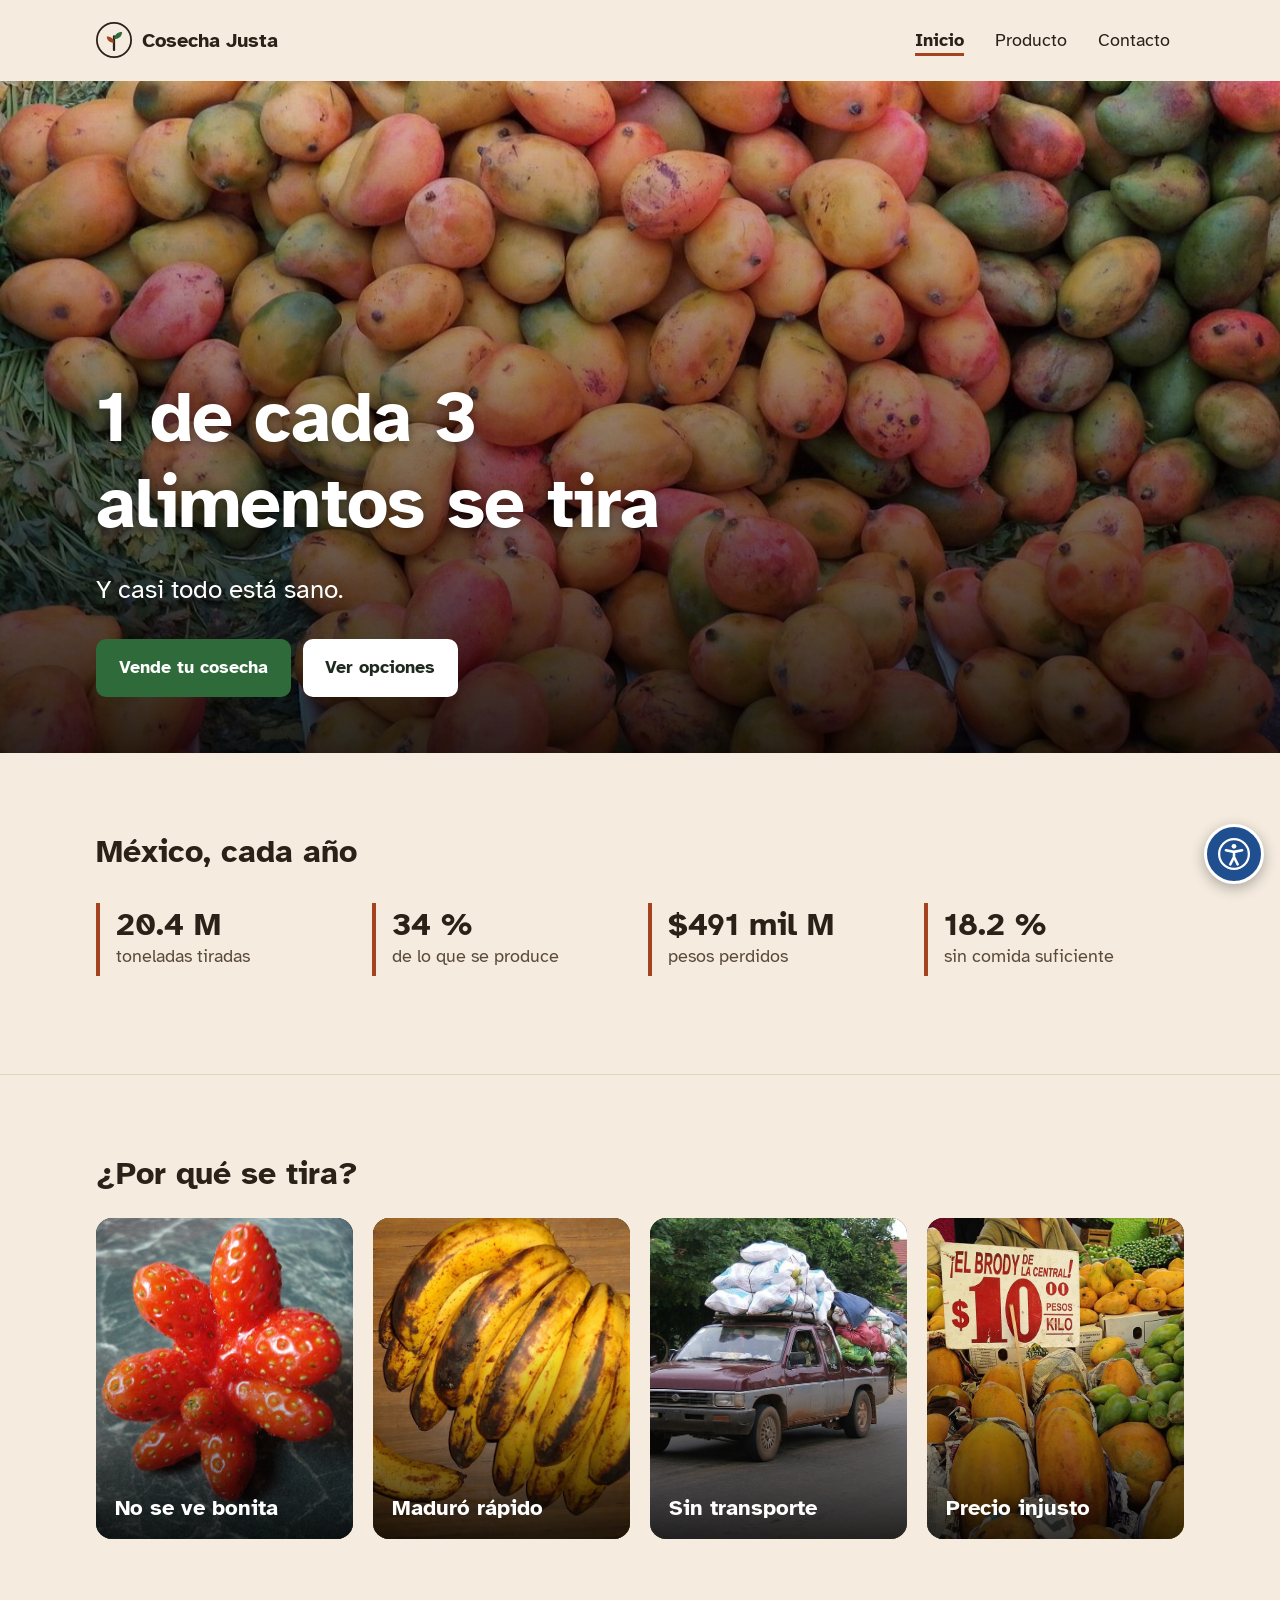
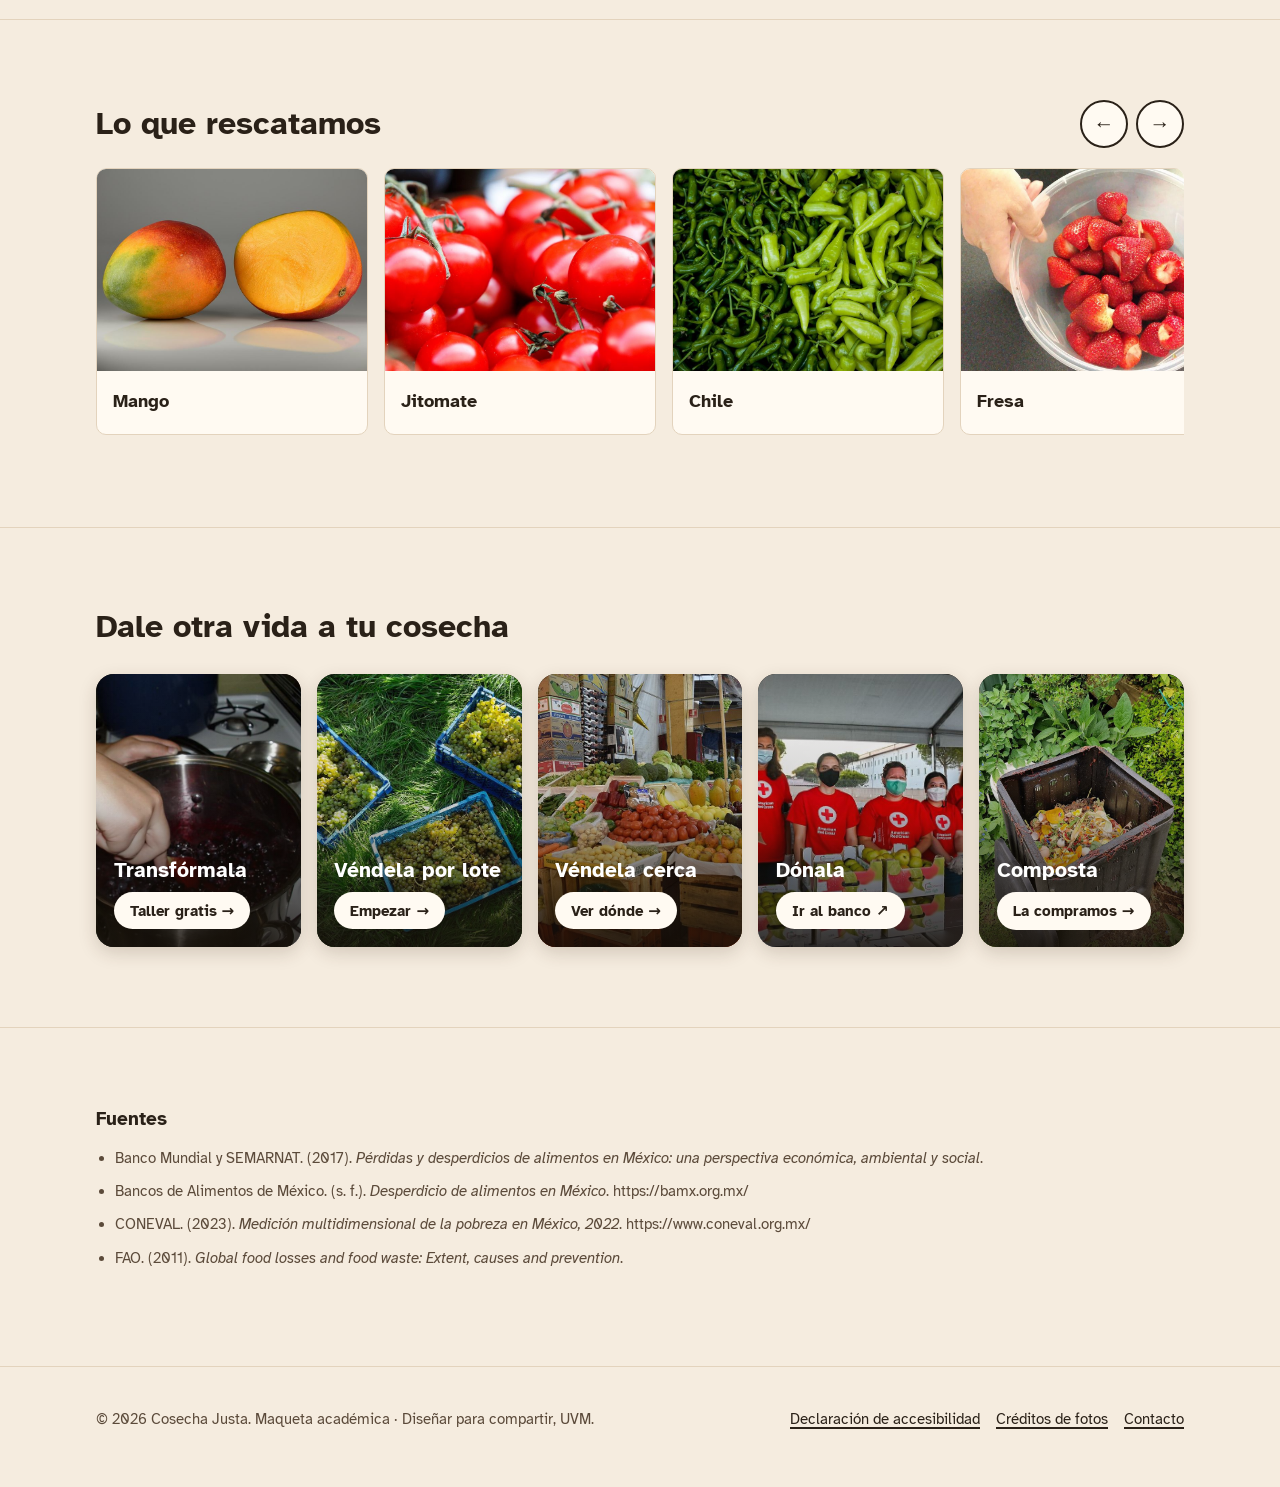
==== index.html @ 5b8934ec "Publica la maqueta del sitio Cosecha Justa Sitio accesible (metodología POUR) en HTML, CSS y JavaScr" ====
<!DOCTYPE html>
<html lang="es-MX">
<head>
  <meta charset="utf-8">
  <meta name="viewport" content="width=device-width, initial-scale=1">
  <title>Cosecha Justa</title>
  <meta name="description" content="En México se pierden 20.4 millones de toneladas de alimento al año. Conoce por qué y cómo darle otra vida a tu cosecha.">
  <link rel="preconnect" href="https://fonts.googleapis.com">
  <link rel="preconnect" href="https://fonts.gstatic.com" crossorigin>
  <link href="https://fonts.googleapis.com/css2?family=Atkinson+Hyperlegible:wght@400;700&display=swap" rel="stylesheet">
  <link rel="stylesheet" href="css/estilos.css">
  <script src="js/main.js"></script>
</head>
<body>
  <a class="saltar" href="#contenido">Saltar al contenido principal</a>

  <button type="button" id="a11y-boton" class="a11y-boton" aria-expanded="false" aria-controls="a11y-panel">
    <svg viewBox="0 0 24 24" aria-hidden="true" focusable="false">
      <circle cx="12" cy="12" r="10.5" fill="none" stroke="currentColor" stroke-width="1.6"/>
      <circle cx="12" cy="6.6" r="1.7" fill="currentColor"/>
      <path d="M6.3 9.4l5.7 1.1 5.7-1.1M12 10.5v3.6M12 14.1l-2.6 5.2M12 14.1l2.6 5.2" fill="none" stroke="currentColor" stroke-width="1.8" stroke-linecap="round" stroke-linejoin="round"/>
    </svg>
    <span class="sr-only">Opciones de accesibilidad</span>
  </button>

  <section id="a11y-panel" class="a11y-panel" aria-labelledby="a11y-titulo" hidden>
    <div class="a11y-cabecera">
      <h2 id="a11y-titulo" tabindex="-1">Accesibilidad</h2>
      <button type="button" class="a11y-cerrar" aria-label="Cerrar opciones de accesibilidad">×</button>
    </div>

    <div class="a11y-grupo" role="group" aria-labelledby="a11y-tam-t">
      <p id="a11y-tam-t" class="a11y-subtitulo">Tamaño de texto: <strong id="a11y-tamano">normal</strong></p>
      <div class="a11y-tamanos">
        <button type="button" class="a11y-opcion" data-accion="texto-menos" aria-label="Reducir tamaño del texto"><span aria-hidden="true">A−</span></button>
        <button type="button" class="a11y-opcion" data-accion="texto-mas" aria-label="Aumentar tamaño del texto"><span aria-hidden="true">A+</span></button>
      </div>
    </div>

    <div class="a11y-opciones">
      <button type="button" class="a11y-opcion" data-accion="contraste" data-nombre="Alto contraste" aria-pressed="false">
        <svg viewBox="0 0 24 24" aria-hidden="true" focusable="false"><circle cx="12" cy="12" r="9" fill="none" stroke="currentColor" stroke-width="1.8"/><path d="M12 3a9 9 0 0 1 0 18z" fill="currentColor"/></svg>
        <span class="a11y-etiqueta">Alto contraste</span>
      </button>
      <button type="button" class="a11y-opcion" data-accion="enlaces" data-nombre="Resaltar enlaces" aria-pressed="false">
        <svg viewBox="0 0 24 24" aria-hidden="true" focusable="false"><path d="M10 14a4 4 0 0 0 5.7 0l3-3a4 4 0 0 0-5.7-5.7l-1 1M14 10a4 4 0 0 0-5.7 0l-3 3a4 4 0 0 0 5.7 5.7l1-1" fill="none" stroke="currentColor" stroke-width="1.8" stroke-linecap="round"/></svg>
        <span class="a11y-etiqueta">Resaltar enlaces</span>
      </button>
      <button type="button" class="a11y-opcion" data-accion="espaciado" data-nombre="Espaciado de texto" aria-pressed="false">
        <svg viewBox="0 0 24 24" aria-hidden="true" focusable="false"><path d="M4 6h16M4 12h16M4 18h10" fill="none" stroke="currentColor" stroke-width="1.8" stroke-linecap="round"/></svg>
        <span class="a11y-etiqueta">Espaciado de texto</span>
      </button>
      <button type="button" class="a11y-opcion" data-accion="leer" aria-pressed="false">
        <svg viewBox="0 0 24 24" aria-hidden="true" focusable="false"><path d="M4 9v6h4l5 4V5L8 9zM16 9a4 4 0 0 1 0 6M18.5 6.5a8 8 0 0 1 0 11" fill="none" stroke="currentColor" stroke-width="1.8" stroke-linecap="round" stroke-linejoin="round"/></svg>
        <span class="a11y-etiqueta">Leer en voz alta</span>
      </button>
    </div>

    <div class="a11y-pie">
      <button type="button" class="a11y-restablecer" data-accion="restablecer">Restablecer ajustes</button>
      <a href="accesibilidad.html">Declaración de accesibilidad</a>
    </div>
    <p id="a11y-estado" class="sr-only" aria-live="polite"></p>
  </section>

  <header class="encabezado">
    <div class="contenedor">
      <a class="logo" href="index.html" aria-label="Cosecha Justa, ir al inicio">
        <svg viewBox="0 0 40 40" aria-hidden="true" focusable="false">
          <circle cx="20" cy="20" r="19" fill="none" stroke="currentColor" stroke-width="2"/>
          <path d="M20 31V16" stroke="currentColor" stroke-width="2.5" stroke-linecap="round"/>
          <path d="M20 19c0-5 4-8 9-8 0 5-4 8-9 8z" fill="#2f6b3a"/>
          <path d="M20 23c0-4-3-7-8-7 0 4 3 7 8 7z" fill="#a3431f"/>
        </svg>
        <span>Cosecha Justa</span>
      </a>
      <button type="button" class="menu-boton" aria-expanded="false" aria-controls="menu-principal">
        <span aria-hidden="true">☰</span> Menú
      </button>
      <nav id="menu-principal" class="nav" aria-label="Principal">
        <ul>
          <li><a href="index.html" aria-current="page">Inicio</a></li>
          <li><a href="producto.html">Producto</a></li>
          <li><a href="contacto.html">Contacto</a></li>
        </ul>
      </nav>
    </div>
  </header>

  <main id="contenido" tabindex="-1">
    <section class="hero-foto" aria-labelledby="titulo-inicio">
      <img src="img/hero-mangos.jpg" alt="Montón de mangos criollos en un mercado" width="1400" height="1050">
      <div class="contenedor hero-foto-texto">
        <h1 id="titulo-inicio">1 de cada 3 alimentos se tira</h1>
        <p>Y casi todo está sano.</p>
        <div class="acciones">
          <a class="btn btn-primario" href="producto.html#empezar">Vende tu cosecha</a>
          <a class="btn btn-claro" href="#alternativas">Ver opciones</a>
        </div>
      </div>
    </section>

    <section class="seccion" aria-labelledby="titulo-cifras">
      <div class="contenedor">
        <h2 id="titulo-cifras">México, cada año</h2>
        <div class="cifras">
          <p class="cifra"><strong>20.4 M</strong><span>toneladas tiradas</span></p>
          <p class="cifra"><strong>34 %</strong><span>de lo que se produce</span></p>
          <p class="cifra"><strong>$491 mil M</strong><span>pesos perdidos</span></p>
          <p class="cifra"><strong>18.2 %</strong><span>sin comida suficiente</span></p>
        </div>
      </div>
    </section>

    <section class="seccion" aria-labelledby="titulo-motivos">
      <div class="contenedor">
        <h2 id="titulo-motivos">¿Por qué se tira?</h2>
        <div class="foto-rejilla">
          <article class="foto-tarjeta">
            <img src="img/fea.jpg" alt="Fresa deforme" width="675" height="900" loading="lazy">
            <div class="foto-texto">
              <h3>No se ve bonita</h3>
            </div>
          </article>
          <article class="foto-tarjeta">
            <img src="img/madura.jpg" alt="Plátanos muy maduros con manchas negras" width="900" height="784" loading="lazy">
            <div class="foto-texto">
              <h3>Maduró rápido</h3>
            </div>
          </article>
          <article class="foto-tarjeta">
            <img src="img/camion-carga.jpg" alt="Camioneta sobrecargada con costales de cosecha" width="900" height="675" loading="lazy">
            <div class="foto-texto">
              <h3>Sin transporte</h3>
            </div>
          </article>
          <article class="foto-tarjeta">
            <img src="img/precio-bajo.jpg" alt="Papayas en un mercado con un letrero de 10 pesos el kilo" width="900" height="900" loading="lazy">
            <div class="foto-texto">
              <h3>Precio injusto</h3>
            </div>
          </article>
        </div>
      </div>
    </section>

    <section class="seccion" aria-labelledby="titulo-galeria">
      <div class="contenedor">
        <div class="galeria-cabecera">
          <h2 id="titulo-galeria">Lo que rescatamos</h2>
          <div class="galeria-controles js-solo">
            <button type="button" class="galeria-btn" data-galeria="-1" aria-label="Ver cosechas anteriores">←</button>
            <button type="button" class="galeria-btn" data-galeria="1" aria-label="Ver más cosechas">→</button>
          </div>
        </div>
        <div class="galeria" tabindex="0" role="region" aria-label="Galería de cosechas que rescatamos">
          <ul class="galeria-pista">
            <li class="galeria-item">
              <figure>
                <img src="img/mango.jpg" alt="Dos mangos maduros, uno entero y otro partido" width="900" height="600" loading="lazy">
                <figcaption>Mango</figcaption>
              </figure>
            </li>
            <li class="galeria-item">
              <figure>
                <img src="img/jitomate.jpg" alt="Racimos de jitomates rojos" width="900" height="600" loading="lazy">
                <figcaption>Jitomate</figcaption>
              </figure>
            </li>
            <li class="galeria-item">
              <figure>
                <img src="img/chile.jpg" alt="Montón de chiles verdes" width="900" height="599" loading="lazy">
                <figcaption>Chile</figcaption>
              </figure>
            </li>
            <li class="galeria-item">
              <figure>
                <img src="img/fresa.jpg" alt="Tazón con fresas frescas" width="900" height="778" loading="lazy">
                <figcaption>Fresa</figcaption>
              </figure>
            </li>
            <li class="galeria-item">
              <figure>
                <img src="img/guayaba.jpg" alt="Guayabas maduras, dos partidas a la mitad" width="900" height="679" loading="lazy">
                <figcaption>Guayaba</figcaption>
              </figure>
            </li>
            <li class="galeria-item">
              <figure>
                <img src="img/platano.jpg" alt="Racimos de plátanos con manchas" width="900" height="598" loading="lazy">
                <figcaption>Plátano</figcaption>
              </figure>
            </li>
            <li class="galeria-item">
              <figure>
                <img src="img/aguacate.jpg" alt="Aguacate entero y otro partido" width="900" height="600" loading="lazy">
                <figcaption>Aguacate</figcaption>
              </figure>
            </li>
            <li class="galeria-item">
              <figure>
                <img src="img/limon.jpg" alt="Limón entero y otro partido" width="900" height="432" loading="lazy">
                <figcaption>Limón</figcaption>
              </figure>
            </li>
          </ul>
        </div>
      </div>
    </section>

    <section class="seccion" id="alternativas" aria-labelledby="titulo-alternativas">
      <div class="contenedor">
        <h2 id="titulo-alternativas">Dale otra vida a tu cosecha</h2>
        <ul class="botones-foto">
          <li>
            <a class="foto-boton" href="producto.html?camino=taller#empezar">
              <img src="img/cocinar.jpg" alt="" width="900" height="675" loading="lazy">
              <span class="foto-boton-texto">
                <span class="foto-boton-titulo">Transfórmala</span>
                <span class="pildora">Taller gratis <span aria-hidden="true">→</span></span>
              </span>
            </a>
          </li>
          <li>
            <a class="foto-boton" href="producto.html?camino=lote#empezar">
              <img src="img/cajas.jpg" alt="" width="900" height="687" loading="lazy">
              <span class="foto-boton-texto">
                <span class="foto-boton-titulo">Véndela por lote</span>
                <span class="pildora">Empezar <span aria-hidden="true">→</span></span>
              </span>
            </a>
          </li>
          <li>
            <a class="foto-boton" href="producto.html#venta">
              <img src="img/mercado.jpg" alt="" width="900" height="805" loading="lazy">
              <span class="foto-boton-texto">
                <span class="foto-boton-titulo">Véndela cerca</span>
                <span class="pildora">Ver dónde <span aria-hidden="true">→</span></span>
              </span>
            </a>
          </li>
          <li>
            <a class="foto-boton" href="https://bamx.org.mx/" rel="noopener">
              <img src="img/donar.jpg" alt="" width="900" height="600" loading="lazy">
              <span class="foto-boton-texto">
                <span class="foto-boton-titulo">Dónala</span>
                <span class="pildora">Ir al banco<span class="sr-only"> (sitio externo)</span> <span aria-hidden="true">↗</span></span>
              </span>
            </a>
          </li>
          <li>
            <a class="foto-boton" href="contacto.html?motivo=lote">
              <img src="img/composta.jpg" alt="" width="676" height="900" loading="lazy">
              <span class="foto-boton-texto">
                <span class="foto-boton-titulo">Composta</span>
                <span class="pildora">La compramos <span aria-hidden="true">→</span></span>
              </span>
            </a>
          </li>
        </ul>
      </div>
    </section>

    <section class="seccion" aria-labelledby="titulo-fuentes">
      <div class="contenedor">
        <h2 id="titulo-fuentes" class="h3">Fuentes</h2>
        <ul class="fuentes">
          <li>Banco Mundial y SEMARNAT. (2017). <cite>Pérdidas y desperdicios de alimentos en México: una perspectiva económica, ambiental y social</cite>.</li>
          <li>Bancos de Alimentos de México. (s. f.). <cite>Desperdicio de alimentos en México</cite>. https://bamx.org.mx/</li>
          <li>CONEVAL. (2023). <cite>Medición multidimensional de la pobreza en México, 2022</cite>. https://www.coneval.org.mx/</li>
          <li>FAO. (2011). <cite lang="en">Global food losses and food waste: Extent, causes and prevention</cite>.</li>
        </ul>
      </div>
    </section>
  </main>

  <footer class="pie">
    <div class="contenedor">
      <p>© 2026 Cosecha Justa. Maqueta académica · Diseñar para compartir, UVM.</p>
      <ul>
        <li><a href="accesibilidad.html">Declaración de accesibilidad</a></li>
        <li><a href="accesibilidad.html#creditos">Créditos de fotos</a></li>
        <li><a href="contacto.html">Contacto</a></li>
      </ul>
    </div>
  </footer>
</body>
</html>
---- css/estilos.css ----
/* Cosecha Justa — hoja de estilos
   Minimalista, legible y accesible (metodología POUR). */

:root {
  --fondo: #f5ecdf;        /* arena cálida: contrasta con las fotos */
  --superficie: #fffaf2;
  --texto: #2a2118;        /* contraste 13.5:1 sobre el fondo */
  --texto-suave: #5b4a3a;  /* 7.2:1 */
  --acento: #2f6b3a;       /* verde: 5.5:1 */
  --acento-2: #a3431f;     /* terracota: 5.3:1 */
  --borde: #e3d3bd;
  --foco: #1a4fd6;
  --tam-base: 1.125rem;
  --ancho: 68rem;
  --radio: 10px;
}

/* Modo alto contraste (activado por el usuario) */
html[data-contraste="activo"] {
  --fondo: #000000;
  --superficie: #000000;
  --texto: #ffffff;
  --texto-suave: #ffffff;
  --acento: #ffe14d;
  --acento-2: #ffe14d;
  --borde: #ffffff;
  --foco: #00e5ff;
}

*, *::before, *::after { box-sizing: border-box; }

html { font-size: 100%; }
html[data-texto="grande"] { font-size: 118.75%; }
html[data-texto="mayor"]  { font-size: 137.5%; }

body {
  margin: 0;
  background: var(--fondo);
  color: var(--texto);
  font-family: "Atkinson Hyperlegible", system-ui, -apple-system, "Segoe UI", Roboto, Arial, sans-serif;
  font-size: var(--tam-base);
  line-height: 1.65;
}

img, svg { max-width: 100%; height: auto; display: block; }

h1, h2, h3 { line-height: 1.2; margin: 0 0 .6em; }
h1 { font-size: clamp(2rem, 5vw, 3rem); letter-spacing: -.01em; }
h2 { font-size: clamp(1.5rem, 3.2vw, 2rem); }
h3, .h3 { font-size: 1.2rem; }
.filtros label { display: inline-flex; align-items: center; gap: .4rem; }
.filtros input { accent-color: var(--acento); width: 1.1rem; height: 1.1rem; margin: 0; }
.filtros label:has(input:checked) { background: var(--texto); color: var(--fondo); border-color: var(--texto); }
.filtros label:has(input:focus-visible) { outline: 3px solid var(--foco); outline-offset: 3px; }
p  { margin: 0 0 1em; max-width: 65ch; }

a { color: var(--acento); text-underline-offset: .2em; text-decoration-thickness: 2px; }
a:hover { color: var(--acento-2); }

/* Foco siempre visible para quien navega con teclado */
:focus-visible {
  outline: 3px solid var(--foco);
  outline-offset: 3px;
  border-radius: 4px;
}

/* Enlace para saltar al contenido */
.saltar {
  position: absolute; left: 1rem; top: -4rem;
  background: var(--texto); color: var(--fondo);
  padding: .75rem 1rem; border-radius: var(--radio);
  z-index: 100; font-weight: 700;
}
.saltar:focus { top: 1rem; color: var(--fondo); }

.sr-only {
  position: absolute; width: 1px; height: 1px; padding: 0; margin: -1px;
  overflow: hidden; clip: rect(0 0 0 0); white-space: nowrap; border: 0;
}

.contenedor { width: min(100% - 2rem, var(--ancho)); margin-inline: auto; }

/* ---------- Encabezado y navegación ---------- */
.encabezado .contenedor {
  display: flex; align-items: center; justify-content: space-between;
  gap: 1rem; padding-block: 1rem; flex-wrap: wrap;
}
.logo {
  display: inline-flex; align-items: center; gap: .6rem;
  font-weight: 700; font-size: 1.25rem; color: var(--texto); text-decoration: none;
}
.logo svg { width: 36px; height: 36px; }

.menu-boton { display: none; }

.nav ul { list-style: none; margin: 0; padding: 0; display: flex; flex-wrap: wrap; gap: .25rem; }
.nav a {
  display: block; padding: .6rem .85rem; border-radius: var(--radio);
  color: var(--texto); text-decoration: none; min-height: 44px;
}
.nav a:hover { background: color-mix(in srgb, var(--acento) 10%, transparent); }
.nav a[aria-current="page"] {
  text-decoration: underline; text-decoration-color: var(--acento-2);
  text-decoration-thickness: 3px; text-underline-offset: .4em; font-weight: 700;
}

/* Sin JS el menú siempre se ve (robusto). Con JS en móvil se pliega. */
@media (max-width: 760px) {
  .js .menu-boton {
    display: inline-flex; align-items: center; gap: .5rem;
    font: inherit; min-height: 44px; padding: .4rem .9rem;
    background: transparent; color: var(--texto);
    border: 1px solid var(--borde); border-radius: var(--radio); cursor: pointer;
  }
  .nav { width: 100%; }
  .nav ul { flex-direction: column; }
  .js .nav[data-abierto="false"] { display: none; }
}

/* ---------- Secciones ---------- */
main { display: block; }
.seccion { padding-block: clamp(3rem, 7vw, 5rem); }
.seccion + .seccion { border-top: 1px solid var(--borde); }

.hero { padding-block: clamp(3rem, 9vw, 6rem); }
.hero .contenedor {
  display: grid; gap: 2.5rem; align-items: center;
  grid-template-columns: 1.15fr .85fr;
}
.hero .ilustracion { width: 100%; max-width: 360px; justify-self: center; }
@media (max-width: 760px) {
  .hero .contenedor { grid-template-columns: 1fr; }
  .hero .ilustracion { max-width: 240px; }
}

.antetitulo {
  display: inline-block; font-size: .85rem; font-weight: 700; letter-spacing: .08em;
  text-transform: uppercase; color: var(--acento-2); margin-bottom: .75rem;
}
.lead { font-size: 1.25rem; color: var(--texto-suave); }

.acciones { display: flex; flex-wrap: wrap; gap: .75rem; margin-top: 1.5rem; }
.btn {
  display: inline-flex; align-items: center; gap: .5rem;
  min-height: 48px; padding: .75rem 1.3rem; border-radius: var(--radio);
  font: inherit; font-weight: 700; text-decoration: none; cursor: pointer;
  border: 2px solid var(--acento);
}
.btn-primario { background: var(--acento); color: #fff; }
.btn-primario:hover { background: var(--texto); border-color: var(--texto); color: var(--fondo); }
.btn-secundario { background: transparent; color: var(--acento); }
.btn-secundario:hover { background: var(--acento); color: #fff; }
html[data-contraste="activo"] .btn-primario { color: #000; }
html[data-contraste="activo"] .btn-secundario:hover { color: #000; }

/* Rejillas y tarjetas */
.rejilla { display: grid; gap: 1.25rem; grid-template-columns: repeat(auto-fit, minmax(15rem, 1fr)); margin-top: 2rem; }
.tarjeta {
  background: var(--superficie); border: 1px solid var(--borde);
  border-radius: var(--radio); padding: 1.5rem;
}
.tarjeta p:last-child { margin-bottom: 0; }
.tarjeta .icono { width: 40px; height: 40px; margin-bottom: 1rem; color: var(--acento); }
.tarjeta a.cubre { color: var(--texto); text-decoration: none; }
.tarjeta a.cubre:hover { text-decoration: underline; }

/* Pasos numerados */
.pasos { list-style: none; counter-reset: paso; padding: 0; margin: 2rem 0 0; display: grid; gap: 1rem; }
.pasos li {
  counter-increment: paso; position: relative;
  padding: 1.25rem 1.25rem 1.25rem 4.25rem;
  border: 1px solid var(--borde); border-radius: var(--radio); background: var(--superficie);
}
.pasos li::before {
  content: counter(paso); position: absolute; left: 1.25rem; top: 1.2rem;
  width: 2.2rem; height: 2.2rem; border-radius: 50%;
  display: grid; place-items: center; font-weight: 700;
  background: var(--acento); color: #fff;
}
html[data-contraste="activo"] .pasos li::before { color: #000; }
.pasos h3 { margin-bottom: .25rem; }
.pasos p { margin: 0; }

/* Cifras */
.cifras { display: grid; gap: 1rem; grid-template-columns: repeat(auto-fit, minmax(11rem, 1fr)); margin-top: 2rem; }
.cifra { border-left: 4px solid var(--acento-2); padding: .25rem 0 .25rem 1rem; }
.cifra strong { display: block; font-size: 2rem; line-height: 1.1; }
.cifra span { color: var(--texto-suave); }

/* Productos + filtro */
.filtros { display: flex; flex-wrap: wrap; gap: .5rem; margin-top: 1.5rem; border: 0; padding: 0; }
.filtros legend { font-weight: 700; margin-bottom: .5rem; width: 100%; }
.producto .etiqueta {
  display: inline-block; font-size: .8rem; font-weight: 700; padding: .15rem .6rem;
  border-radius: 999px; border: 1px solid var(--borde); color: var(--texto-suave); margin-bottom: .75rem;
}
.producto .precio { font-weight: 700; font-size: 1.15rem; }
.producto[hidden] { display: none; }

/* Tabla simple */
.tabla-envoltura { overflow-x: auto; margin-top: 1.5rem; }
table { border-collapse: collapse; width: 100%; min-width: 32rem; }
caption { text-align: left; font-weight: 700; margin-bottom: .5rem; }
th, td { text-align: left; padding: .75rem; border-bottom: 1px solid var(--borde); vertical-align: top; }
th { font-weight: 700; }

/* Formulario */
.formulario { display: grid; gap: 1.25rem; max-width: 36rem; margin-top: 2rem; }
.campo label { display: block; font-weight: 700; margin-bottom: .35rem; }
.campo .ayuda { display: block; font-size: .95rem; color: var(--texto-suave); margin-bottom: .35rem; }
.campo input, .campo select, .campo textarea {
  width: 100%; font: inherit; color: var(--texto); background: var(--superficie);
  border: 2px solid var(--borde); border-radius: var(--radio); padding: .7rem .8rem; min-height: 48px;
}
.campo input:hover, .campo select:hover, .campo textarea:hover { border-color: var(--texto-suave); }
.campo [aria-invalid="true"] { border-color: var(--acento-2); }
.error { color: var(--acento-2); font-weight: 700; font-size: .95rem; margin-top: .35rem; }
.error:empty { display: none; }
.aviso {
  border: 2px solid var(--acento); border-radius: var(--radio);
  padding: 1rem 1.25rem; background: var(--superficie);
}
.aviso:empty { display: none; }
.aviso.es-error { border-color: var(--acento-2); }

/* Bloque POUR */
.pour { display: grid; gap: 1.25rem; grid-template-columns: repeat(auto-fit, minmax(16rem, 1fr)); margin-top: 2rem; }
.pour .letra {
  font-size: 2.5rem; font-weight: 700; line-height: 1; color: var(--acento-2); margin-bottom: .5rem;
}
.pour ul { padding-left: 1.2rem; margin: 0; }
.pour li { margin-bottom: .4rem; }

/* Pie */
.pie { border-top: 1px solid var(--borde); padding-block: 2.5rem; font-size: .95rem; color: var(--texto-suave); }
.pie .contenedor { display: flex; flex-wrap: wrap; gap: 1.5rem; justify-content: space-between; }
.pie ul { list-style: none; padding: 0; margin: 0; display: flex; flex-wrap: wrap; gap: 1rem; }
.pie a { color: var(--texto); }

/* Respeta a quien prefiere menos movimiento */
@media (prefers-reduced-motion: no-preference) {
  html { scroll-behavior: smooth; }
  .btn, .nav a, .a11y-opcion { transition: background-color .15s, color .15s, border-color .15s; }
}

/* Modo oscuro del sistema (si no se forzó alto contraste) */
@media (prefers-color-scheme: dark) {
  html:not([data-contraste="activo"]) {
    --fondo: #1d1712;
    --superficie: #26201a;
    --texto: #f3eadf;
    --texto-suave: #cdbfae;
    --acento: #8fd19e;
    --acento-2: #f0a37f;
    --borde: #43372b;
    --foco: #8ab4ff;
  }
  html:not([data-contraste="activo"]) .btn-primario,
  html:not([data-contraste="activo"]) .btn-secundario:hover,
  html:not([data-contraste="activo"]) .pasos li::before { color: #10160f; }
}

@media print {
  .a11y-boton, .a11y-panel, .nav, .menu-boton, .saltar, .acciones { display: none !important; }
  body { background: #fff; color: #000; }
}

/* ---------- Asistente para productores ---------- */
/* Sin JavaScript se ocultan los controles del asistente y se ve como un formulario normal */
html:not(.js) .js-solo { display: none !important; }

.asistente { margin-top: 2rem; max-width: 52rem; }
.paso { border: 0; padding: 0; margin: 0 0 2.5rem; min-width: 0; }
.paso > legend { padding: 0; margin-bottom: 1.25rem; }
.paso > legend h2 { margin: 0; }
.js .paso[data-activo="false"] { display: none; }

.progreso {
  list-style: none; padding: 0; margin: 0 0 2rem;
  display: grid; grid-template-columns: repeat(4, 1fr); gap: .5rem;
  counter-reset: indicador;
}
.progreso li {
  counter-increment: indicador; font-size: .95rem; color: var(--texto-suave);
  border-top: 5px solid var(--borde); padding-top: .5rem;
}
.progreso li::before { content: counter(indicador) ". "; font-weight: 700; }
.progreso li[data-hecho="true"] { border-top-color: var(--acento); color: var(--texto); }
.progreso li[aria-current="step"] { border-top-color: var(--acento-2); color: var(--texto); font-weight: 700; }

.opciones { display: grid; gap: 1rem; }
.opcion {
  display: flex; gap: 1rem; align-items: flex-start; cursor: pointer;
  background: var(--superficie); border: 2px solid var(--borde); border-radius: var(--radio);
  padding: 1.25rem;
}
.opcion:hover { border-color: var(--texto-suave); }
.opcion input { width: 1.4rem; height: 1.4rem; margin: .2rem 0 0; accent-color: var(--acento); flex-shrink: 0; }
.opcion:has(input:checked) { border-color: var(--acento); box-shadow: inset 0 0 0 1px var(--acento); }
.opcion:has(input:focus-visible) { outline: 3px solid var(--foco); outline-offset: 3px; }
.opcion-cuerpo { display: grid; gap: .25rem; }
.opcion-titulo { font-weight: 700; font-size: 1.2rem; }
.opcion-frase { color: var(--texto-suave); }
.opcion-dato { font-weight: 700; color: var(--acento); }

.formulario .sub { border: 0; padding: 0; margin: 0; }
.formulario .sub legend { font-weight: 700; margin-bottom: .35rem; padding: 0; }
.chips { display: flex; flex-wrap: wrap; gap: .5rem; }
.chip {
  display: inline-flex; align-items: center; gap: .5rem; min-height: 48px; cursor: pointer;
  padding: .5rem 1rem; border: 2px solid var(--borde); border-radius: 999px; background: var(--superficie);
}
.chip input { accent-color: var(--acento); width: 1.1rem; height: 1.1rem; margin: 0; }
.chip:has(input:checked) { border-color: var(--acento); font-weight: 700; }
.chip:has(input:focus-visible) { outline: 3px solid var(--foco); outline-offset: 3px; }
.chip[hidden], .sub[hidden] { display: none; }

.navegacion-pasos { display: flex; flex-wrap: wrap; gap: .75rem; margin-top: 1.5rem; }

.resumen {
  background: var(--superficie); border: 2px solid var(--acento); border-radius: var(--radio);
  padding: 1.25rem 1.5rem; margin-bottom: 1rem;
}
.resumen dl { display: grid; grid-template-columns: max-content 1fr; gap: .4rem 1.25rem; margin: 0; }
.resumen dt { color: var(--texto-suave); }
.resumen dd { margin: 0; font-weight: 700; }
.resumen .total { font-size: 1.5rem; color: var(--acento); }
@media (max-width: 520px) { .resumen dl { grid-template-columns: 1fr; } .resumen dd { margin-bottom: .5rem; } }

/* ---------- Notas, fuentes y datos de producto ---------- */
.nota { font-size: .95rem; color: var(--texto-suave); margin-top: 1.5rem; }
.separado { margin-top: 3rem; }
.fuentes { padding-left: 1.2rem; font-size: .95rem; color: var(--texto-suave); }
.fuentes li { margin-bottom: .5rem; }
.etiqueta {
  display: inline-block; font-size: .8rem; font-weight: 700; padding: .15rem .6rem;
  border-radius: 999px; border: 1px solid var(--borde); color: var(--texto-suave); margin-bottom: .75rem;
}
.datos { display: grid; gap: .15rem; margin: 1rem 0 0; padding-top: 1rem; border-top: 1px solid var(--borde); }
.datos dt { font-size: .9rem; color: var(--texto-suave); }
.datos dd { margin: 0 0 .5rem; font-weight: 700; }
.datos .destacado { font-size: 1.6rem; color: var(--acento); margin: 0; }

/* ---------- Botón y panel de accesibilidad (ícono universal) ---------- */
html:not(.js) .a11y-boton { display: none; }
.a11y-boton {
  position: fixed; right: 1rem; bottom: 1rem; z-index: 90;
  width: 60px; height: 60px; padding: 10px; border-radius: 50%; cursor: pointer;
  background: #1f4f8f; color: #fff; border: 3px solid #fff;
  box-shadow: 0 4px 14px rgba(0, 0, 0, .3);
}
.a11y-boton:hover { background: #163a6b; }
.a11y-boton[aria-expanded="true"] { background: var(--texto); }
.a11y-boton svg { width: 100%; height: 100%; }
html[data-contraste="activo"] .a11y-boton { background: #ffe14d; color: #000; border-color: #000; }

.a11y-panel {
  position: fixed; right: 1rem; bottom: calc(60px + 2rem); z-index: 91;
  width: min(22rem, calc(100vw - 2rem)); max-height: calc(100vh - 60px - 3rem); overflow-y: auto;
  background: var(--superficie); color: var(--texto);
  border: 2px solid var(--texto); border-radius: 14px;
  box-shadow: 0 10px 30px rgba(0, 0, 0, .25);
  padding: 1rem 1.25rem 1.25rem;
  font-size: 1rem; line-height: 1.4; letter-spacing: normal; word-spacing: normal;
}
.a11y-panel[hidden] { display: none; }
.a11y-cabecera { display: flex; align-items: center; justify-content: space-between; margin-bottom: .75rem; }
.a11y-cabecera h2 { font-size: 1.25rem; margin: 0; }
.a11y-cerrar {
  width: 44px; height: 44px; font-size: 1.75rem; line-height: 1; cursor: pointer;
  background: transparent; color: var(--texto); border: 1px solid var(--borde); border-radius: 50%;
}
.a11y-subtitulo { margin: 0 0 .5rem; }
.a11y-tamanos { display: grid; grid-template-columns: 1fr 1fr; gap: .5rem; margin-bottom: 1rem; }
.a11y-opciones { display: grid; grid-template-columns: 1fr 1fr; gap: .5rem; }

.a11y-opcion {
  display: flex; flex-direction: column; align-items: center; justify-content: center; gap: .35rem;
  min-height: 48px; padding: .75rem .5rem; cursor: pointer;
  font: inherit; font-size: .95rem; font-weight: 700; text-align: center;
  background: var(--fondo); color: var(--texto);
  border: 2px solid var(--borde); border-radius: 10px;
}
.a11y-tamanos .a11y-opcion { font-size: 1.2rem; }
.a11y-opcion svg { width: 28px; height: 28px; }
.a11y-opcion:hover { border-color: var(--texto); }
.a11y-opcion[aria-pressed="true"] { background: var(--acento); color: #fff; border-color: var(--acento); }
html[data-contraste="activo"] .a11y-opcion[aria-pressed="true"] { color: #000; }
.a11y-opcion:disabled { opacity: .45; cursor: not-allowed; }
.a11y-opcion[hidden] { display: none; }

.a11y-pie { display: flex; flex-wrap: wrap; align-items: center; justify-content: space-between; gap: .75rem; margin-top: 1rem; }
.a11y-restablecer {
  font: inherit; font-size: .95rem; min-height: 44px; padding: .4rem .9rem; cursor: pointer;
  background: transparent; color: var(--texto); border: 1px solid var(--texto); border-radius: 999px;
}
.a11y-pie a { font-size: .95rem; }

/* Efecto de "Resaltar enlaces" */
html[data-enlaces="activo"] main a,
html[data-enlaces="activo"] .pie a,
html[data-enlaces="activo"] .nav a {
  text-decoration: underline !important; text-decoration-thickness: 3px !important;
  background: #fff3b0 !important; color: #111 !important; outline: 2px solid #111;
}

/* Efecto de "Espaciado de texto" (valores de la pauta WCAG 1.4.12) */
html[data-espaciado="activo"] body :not(.a11y-panel, .a11y-panel *) {
  line-height: 1.8 !important; letter-spacing: .12em !important; word-spacing: .16em !important;
}
html[data-espaciado="activo"] main p { margin-bottom: 2em; }

/* Si el sistema ya pide más contraste, el sitio lo respeta sin tocar nada */
@media (prefers-contrast: more) {
  html:not([data-contraste="activo"]) {
    --texto-suave: var(--texto);
    --borde: var(--texto);
  }
}
@media (forced-colors: active) {
  .a11y-boton, .a11y-opcion[aria-pressed="true"] { border: 3px solid ButtonText; }
}

/* ---------- Panel de la página Producto ---------- */
.opciones.dos { grid-template-columns: repeat(auto-fit, minmax(16rem, 1fr)); }
.opciones.dos .opcion { min-height: 8rem; }
.saludo {
  display: inline-block; margin-top: .5rem; padding: .5rem 1rem;
  border-left: 4px solid var(--acento); background: var(--superficie);
}
.saludo[hidden] { display: none; }
.cosechas .chip { font-size: 1.05rem; }
.aprenderas { font-weight: 700; color: var(--acento); margin-top: 1rem; }
.aprenderas:empty { display: none; }
.cantidad-fila { display: flex; flex-wrap: wrap; gap: .75rem; align-items: center; }
.cantidad-fila input { max-width: 10rem; font-size: 1.25rem; }
.unidades { border: 0; padding: 0; margin: 0; display: flex; gap: .5rem; }
.perfil-tarjetas { display: grid; gap: 1rem; grid-template-columns: repeat(auto-fit, minmax(16rem, 1fr)); margin: 1rem 0; }
.perfil-tarjetas .resumen { margin: 0; }
@media (max-width: 520px) { .progreso li { font-size: .8rem; } }

/* ---------- Fotos: cosechas en el panel ---------- */
.chips.cosechas { display: grid; grid-template-columns: repeat(auto-fill, minmax(8.5rem, 1fr)); gap: .75rem; }
.chip.foto {
  position: relative; flex-direction: column; align-items: stretch; gap: .4rem;
  padding: .4rem .4rem .6rem; border-radius: 14px; font-weight: 700; text-align: center;
}
.chip.foto img { width: 100%; aspect-ratio: 4 / 3; object-fit: cover; border-radius: 10px; }
.chip.foto input {
  position: absolute; top: .8rem; left: .8rem; width: 1.3rem; height: 1.3rem;
  background: #fff; border-radius: 50%; box-shadow: 0 0 0 3px #fff;
}
.chip.foto:has(input:checked) { border-color: var(--acento); box-shadow: 0 0 0 2px var(--acento); background: color-mix(in srgb, var(--acento) 8%, var(--superficie)); }
.chip.foto:hover img { filter: saturate(1.15); }

.aprenderas { display: flex; align-items: center; gap: 1rem; margin-top: 1.25rem; padding: .75rem; border: 2px solid var(--acento); border-radius: 14px; background: var(--superficie); color: var(--texto); font-weight: 400; }
.aprenderas:empty { display: none; }
.aprenderas img { width: 8rem; aspect-ratio: 4 / 3; object-fit: cover; border-radius: 10px; flex-shrink: 0; }
.aprenderas p { margin: 0; display: grid; }
.aprenderas span { color: var(--texto-suave); font-size: .95rem; }
.aprenderas strong { font-size: 1.25rem; color: var(--acento); }

.estimado-foto { width: 100%; max-height: 11rem; object-fit: cover; border-radius: 10px; margin-bottom: 1rem; }

/* ---------- Antes y después (productos del taller) ---------- */
.antes-despues { margin: -1.5rem -1.5rem 1.25rem; }
.antes-despues .marco { position: relative; aspect-ratio: 4 / 3; overflow: hidden; border-radius: var(--radio) var(--radio) 0 0; background: var(--borde); }
.antes-despues img { position: absolute; inset: 0; width: 100%; height: 100%; object-fit: cover; }
.antes-despues .despues { opacity: 0; }
.antes-despues[data-estado="despues"] .antes { opacity: 0; }
.antes-despues[data-estado="despues"] .despues { opacity: 1; }
html:not(.js) .antes-despues .antes { opacity: 0; }
html:not(.js) .antes-despues .despues { opacity: 1; }
.antes-despues .marca {
  position: absolute; top: .75rem; left: .75rem; padding: .2rem .7rem; border-radius: 999px;
  background: rgba(0, 0, 0, .72); color: #fff; font-size: .85rem; font-weight: 700;
}
html:not(.js) .antes-despues .marca { display: none; }
.antes-despues figcaption { padding: .75rem 1.5rem 0; }
.btn-cambio {
  width: 100%; min-height: 48px; font: inherit; font-weight: 700; cursor: pointer;
  background: transparent; color: var(--acento); border: 2px solid var(--acento); border-radius: var(--radio);
}
.btn-cambio:hover, .btn-cambio[aria-pressed="true"] { background: var(--acento); color: #fff; }
html[data-contraste="activo"] .btn-cambio:hover, html[data-contraste="activo"] .btn-cambio[aria-pressed="true"] { color: #000; }

/* ---------- Galería deslizable (Inicio) ---------- */
.galeria-cabecera { display: flex; align-items: center; justify-content: space-between; gap: 1rem; }
.galeria-cabecera h2 { margin: 0; }
.galeria-controles { display: flex; gap: .5rem; }
.galeria-btn {
  width: 48px; height: 48px; border-radius: 50%; cursor: pointer; font-size: 1.3rem;
  background: var(--superficie); color: var(--texto); border: 2px solid var(--texto);
}
.galeria-btn:hover { background: var(--texto); color: var(--fondo); }
.galeria { overflow-x: auto; scroll-snap-type: x mandatory; margin-top: 1.25rem; padding-bottom: .75rem; border-radius: var(--radio); }
.galeria-pista { list-style: none; margin: 0; padding: 0; display: flex; gap: 1rem; }
.galeria-item { flex: 0 0 min(17rem, 78%); scroll-snap-align: start; }
.galeria-item figure { margin: 0; height: 100%; background: var(--superficie); border: 1px solid var(--borde); border-radius: var(--radio); overflow: hidden; }
.galeria-item .img-caja { overflow: hidden; }
.galeria-item img { width: 100%; aspect-ratio: 4 / 3; object-fit: cover; }
.galeria-item figcaption { padding: .9rem 1rem 1.1rem; font-size: 1rem; }
.galeria-item figcaption strong { display: block; font-size: 1.15rem; }

@media (prefers-reduced-motion: no-preference) {
  .antes-despues img { transition: opacity .6s ease, transform .6s ease; }
  .antes-despues .despues { transform: scale(1.06); }
  .antes-despues[data-estado="despues"] .despues { transform: scale(1); }
  .chip.foto img, .galeria-item img { transition: transform .35s ease, filter .35s ease; }
  .chip.foto:hover img, .galeria-item figure:hover img { transform: scale(1.05); }
  .chip.foto:has(input:checked) { transform: translateY(-3px); transition: transform .2s ease; }
  .aprenderas, #estimado { animation: aparecer .35s ease; }
}
@keyframes aparecer { from { opacity: 0; transform: translateY(6px); } to { opacity: 1; transform: none; } }

/* ================= Diseño visual: fotos grandes, pocas palabras ================= */

/* Portada con foto de fondo */
.hero-foto {
  position: relative; min-height: min(78vh, 42rem); display: flex; align-items: flex-end;
  color: #fff; overflow: hidden; background: #1f2a1f;
}
.hero-foto > img { position: absolute; inset: 0; width: 100%; height: 100%; object-fit: cover; object-position: center 25%; }
.hero-foto::after {
  content: ""; position: absolute; inset: 0;
  background: linear-gradient(to top, rgba(0,0,0,.82) 0%, rgba(0,0,0,.45) 45%, rgba(0,0,0,.1) 100%);
}
.hero-foto-texto { position: relative; z-index: 1; padding-block: 3rem 3.5rem; }
.hero-foto h1 { font-size: clamp(2.3rem, 7vw, 4.5rem); max-width: 14ch; margin-bottom: .3em; text-shadow: 0 2px 12px rgba(0,0,0,.4); }
.hero-foto p { font-size: clamp(1.2rem, 2.5vw, 1.6rem); margin: 0; }
.hero-foto .acciones { margin-top: 1.75rem; }
.btn-claro { background: #fff; color: #1f2a1f; border-color: #fff; }
.btn-claro:hover { background: transparent; color: #fff; }
html[data-contraste="activo"] .hero-foto::after { background: rgba(0,0,0,.85); }

/* Rejilla de tarjetas con foto */
.foto-rejilla { display: grid; gap: 1.25rem; grid-template-columns: repeat(auto-fit, minmax(14rem, 1fr)); margin-top: 1.5rem; }
.foto-rejilla.tres { grid-template-columns: repeat(auto-fit, minmax(16rem, 1fr)); }
.foto-tarjeta {
  position: relative; border-radius: 16px; overflow: hidden; background: #1f2a1f;
  aspect-ratio: 4 / 5; display: flex; align-items: flex-end;
}
.foto-tarjeta img { position: absolute; inset: 0; width: 100%; height: 100%; object-fit: cover; }
.foto-tarjeta::after { content: ""; position: absolute; inset: 0; background: linear-gradient(to top, rgba(0,0,0,.8), rgba(0,0,0,0) 60%); }
.foto-texto { position: relative; z-index: 1; padding: 1.1rem 1.2rem; color: #fff; }
.foto-texto h3 { font-size: 1.35rem; margin: 0; }
.foto-texto p { margin: .2rem 0 0; font-size: 1rem; color: #f1f1f1; }
.foto-texto a { color: #fff; text-decoration-color: #ffd36b; }
.foto-texto a::after { content: ""; position: absolute; inset: 0; z-index: 2; } /* toda la tarjeta es clic */
.foto-texto a:focus-visible { outline: none; }
.foto-tarjeta:has(a:focus-visible) { outline: 3px solid var(--foco); outline-offset: 3px; }
.foto-tarjeta:has(a) .foto-texto { position: static; }
.foto-tarjeta:has(a) .foto-texto > * { position: relative; z-index: 1; }

/* Numeradas (alternativas) */
.foto-rejilla.numerada { counter-reset: alt; grid-template-columns: repeat(auto-fit, minmax(11rem, 1fr)); }
.foto-rejilla.numerada .foto-tarjeta { counter-increment: alt; }
.foto-rejilla.numerada .foto-tarjeta::before {
  content: counter(alt); position: absolute; top: .9rem; left: .9rem; z-index: 1;
  width: 2.2rem; height: 2.2rem; border-radius: 50%; display: grid; place-items: center;
  background: #fff; color: #1f2a1f; font-weight: 700;
}

/* Pasos con foto (venta por lote) */
.foto-pasos { list-style: none; padding: 0; margin: 1.5rem 0 0; display: grid; gap: 1.25rem; grid-template-columns: repeat(auto-fit, minmax(15rem, 1fr)); }
.foto-paso { background: var(--superficie); border: 1px solid var(--borde); border-radius: 16px; overflow: hidden; }
.foto-paso img { width: 100%; aspect-ratio: 4 / 3; object-fit: cover; }
.foto-paso p { display: flex; align-items: center; gap: .75rem; margin: 0; padding: 1rem 1.2rem; font-weight: 700; font-size: 1.2rem; }
.foto-paso .num {
  flex-shrink: 0; width: 2.2rem; height: 2.2rem; border-radius: 50%; display: grid; place-items: center;
  background: var(--acento); color: #fff; font-size: 1rem;
}
html[data-contraste="activo"] .foto-paso .num { color: #000; }

/* Banda grande con foto (taller) */
.foto-banda { position: relative; border-radius: 20px; overflow: hidden; min-height: 22rem; display: flex; align-items: flex-end; background: #1f2a1f; }
.foto-banda > img { position: absolute; inset: 0; width: 100%; height: 100%; object-fit: cover; }
.foto-banda::after { content: ""; position: absolute; inset: 0; background: linear-gradient(to top, rgba(0,0,0,.8), rgba(0,0,0,0) 65%); }
.foto-banda-texto { position: relative; z-index: 1; padding: 1.5rem 1.75rem; color: #fff; }
.foto-banda-texto h2 { font-size: clamp(2rem, 5vw, 3rem); margin-bottom: .5rem; }
.insignias { list-style: none; padding: 0; margin: 0; display: flex; flex-wrap: wrap; gap: .5rem; }
.insignias li { background: rgba(255,255,255,.92); color: #1f2a1f; font-weight: 700; padding: .35rem .9rem; border-radius: 999px; }
.subtitulo-seccion { font-size: 1.5rem; margin: 2.5rem 0 0; }

/* Productos del taller */
.productos-taller-rejilla { grid-template-columns: repeat(auto-fit, minmax(15rem, 1fr)); margin-top: 1.25rem; }
.producto-taller h3 { font-size: 1.3rem; margin-bottom: .4rem; }
.producto-taller .linea { margin: 0 0 .2rem; }
.producto-taller .destacado { font-weight: 700; color: var(--acento); }
.grande { font-size: clamp(1.3rem, 3vw, 1.8rem); }
.grande strong { color: var(--acento); }

/* Paso 1 del panel con foto */
.opcion.con-foto { flex-direction: column; gap: 0; padding: 0; overflow: hidden; position: relative; }
.opcion.con-foto img { width: 100%; aspect-ratio: 16 / 9; object-fit: cover; }
.opcion.con-foto input {
  position: absolute; top: 1rem; left: 1rem; width: 1.6rem; height: 1.6rem; margin: 0; z-index: 1;
  background: #fff; border-radius: 50%; box-shadow: 0 0 0 4px #fff;
}
.opcion.con-foto .opcion-cuerpo { padding: 1rem 1.25rem 1.25rem; }
.opcion.con-foto .opcion-titulo { font-size: 1.35rem; }
.opciones.dos .opcion.con-foto { min-height: 0; }

.contacto-dato h3 { margin-bottom: .25rem; }
.contacto-dato p { font-size: 1.2rem; font-weight: 700; margin: 0; }
.galeria-item figcaption { font-weight: 700; font-size: 1.15rem; }

@media (prefers-reduced-motion: no-preference) {
  .foto-tarjeta img, .foto-paso img, .opcion.con-foto img { transition: transform .5s ease; }
  .foto-tarjeta:hover img, .foto-paso:hover img, .opcion.con-foto:hover img { transform: scale(1.05); }
  .hero-foto > img { animation: acercar 18s ease-out both; }
}
@keyframes acercar { from { transform: scale(1.08); } to { transform: scale(1); } }

/* ---------- Botones con imagen (Inicio: "Dale otra vida a tu cosecha") ---------- */
.botones-foto {
  list-style: none; padding: 0; margin: 1.75rem 0 0;
  display: grid; gap: 1rem; grid-template-columns: repeat(auto-fit, minmax(11.5rem, 1fr));
}
.foto-boton {
  position: relative; display: flex; align-items: flex-end; aspect-ratio: 3 / 4;
  border-radius: 18px; overflow: hidden; text-decoration: none; color: #fff; background: #2a2118;
  box-shadow: 0 6px 18px rgba(60, 40, 20, .18);
}
.foto-boton img { position: absolute; inset: 0; width: 100%; height: 100%; object-fit: cover; }
.foto-boton::after {
  content: ""; position: absolute; inset: 0;
  background: linear-gradient(to top, rgba(20, 14, 8, .85) 0%, rgba(20, 14, 8, .15) 55%, rgba(20, 14, 8, 0) 100%);
}
.foto-boton-texto { position: relative; z-index: 1; display: grid; gap: .6rem; padding: 1.1rem; width: 100%; }
.foto-boton-titulo { font-size: 1.3rem; font-weight: 700; line-height: 1.15; }
.pildora {
  justify-self: start; display: inline-block; line-height: 1.2;
  padding: .6rem 1rem; border-radius: 999px;
  background: #fffaf2; color: #2a2118; font-size: .95rem; font-weight: 700; white-space: nowrap;
}
.foto-boton:hover, .foto-boton:focus-visible { color: #fff; }
.foto-boton:hover .pildora, .foto-boton:focus-visible .pildora { background: #2f6b3a; color: #fff; }
.foto-boton:focus-visible { outline: 3px solid var(--foco); outline-offset: 4px; }
html[data-contraste="activo"] .pildora { background: #ffe14d; color: #000; }
html[data-enlaces="activo"] .foto-boton { outline: 4px solid #ffe14d; background: #2a2118 !important; color: #fff !important; }
@media (prefers-reduced-motion: no-preference) {
  .foto-boton { transition: transform .25s ease, box-shadow .25s ease; }
  .foto-boton img { transition: transform .6s ease; }
  .pildora { transition: background-color .2s, color .2s; }
  .foto-boton:hover { transform: translateY(-4px); box-shadow: 0 12px 26px rgba(60, 40, 20, .25); }
  .foto-boton:hover img { transform: scale(1.06); }
}
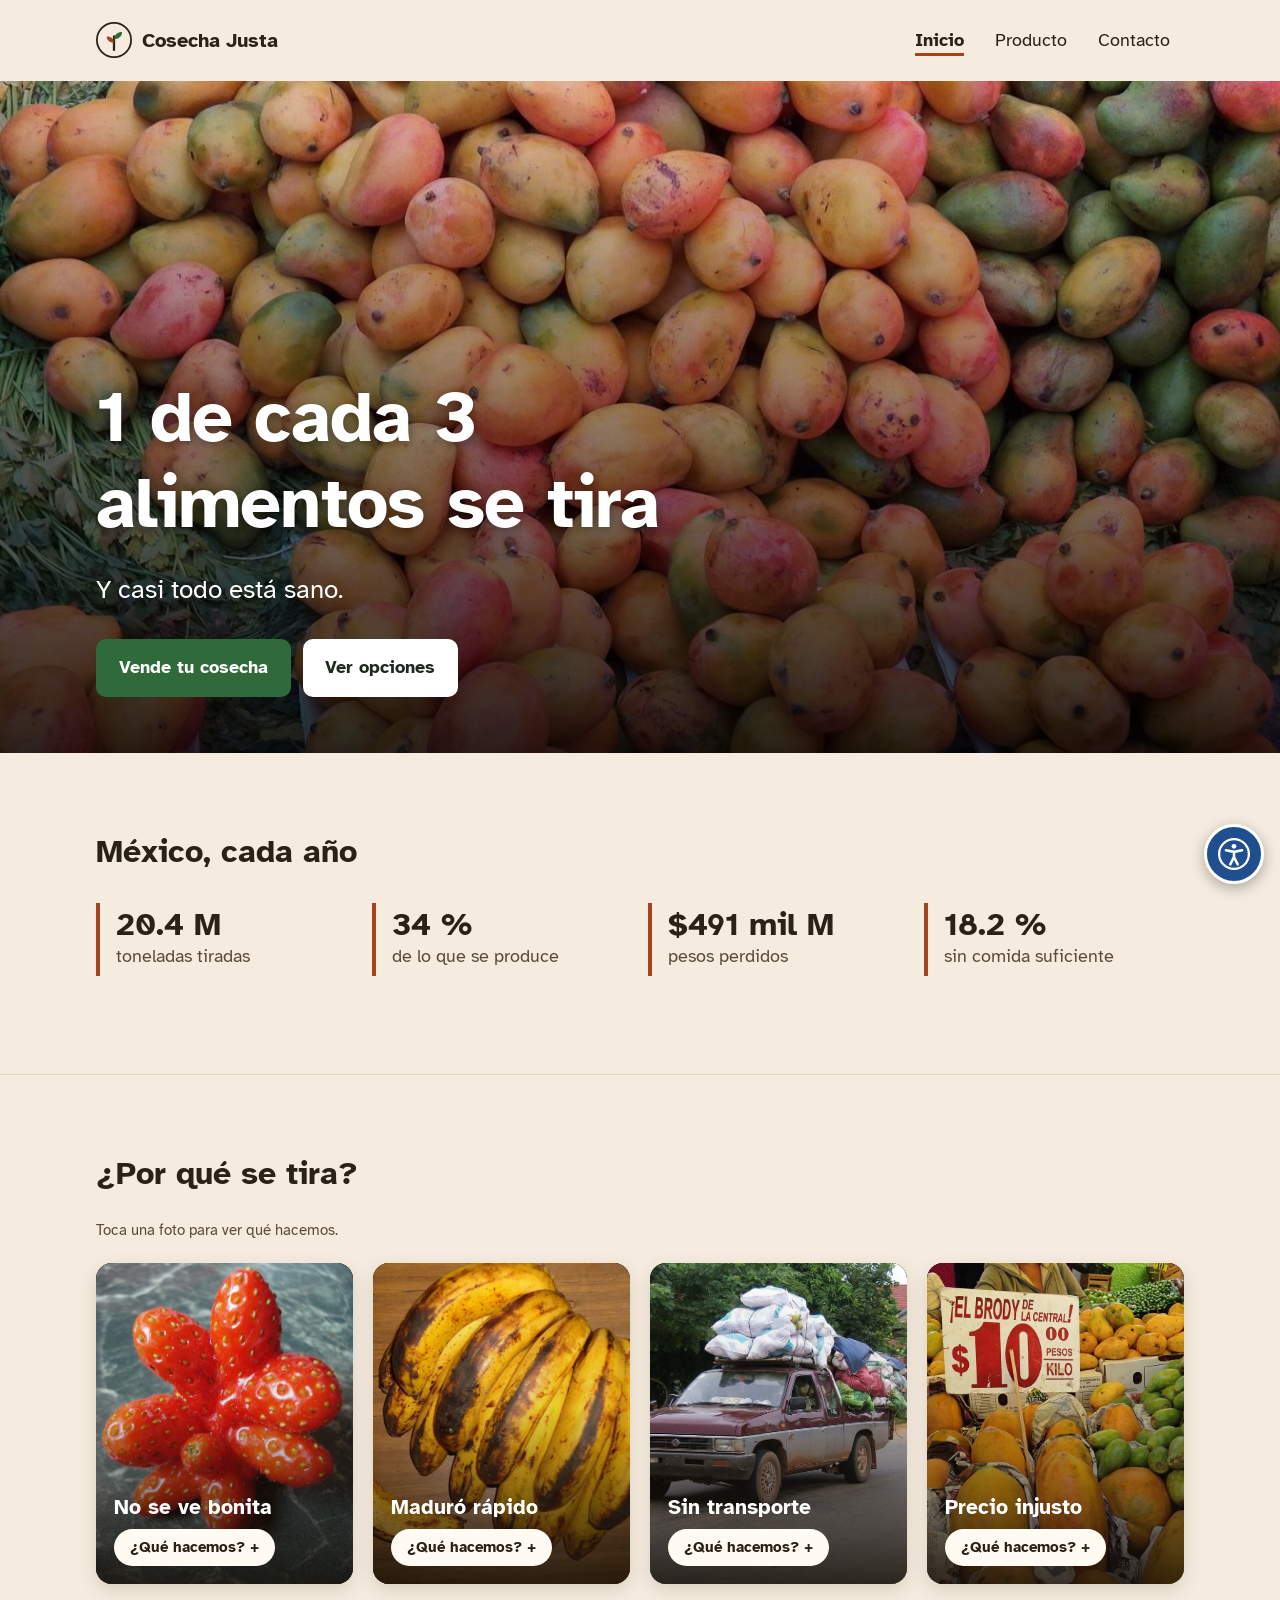
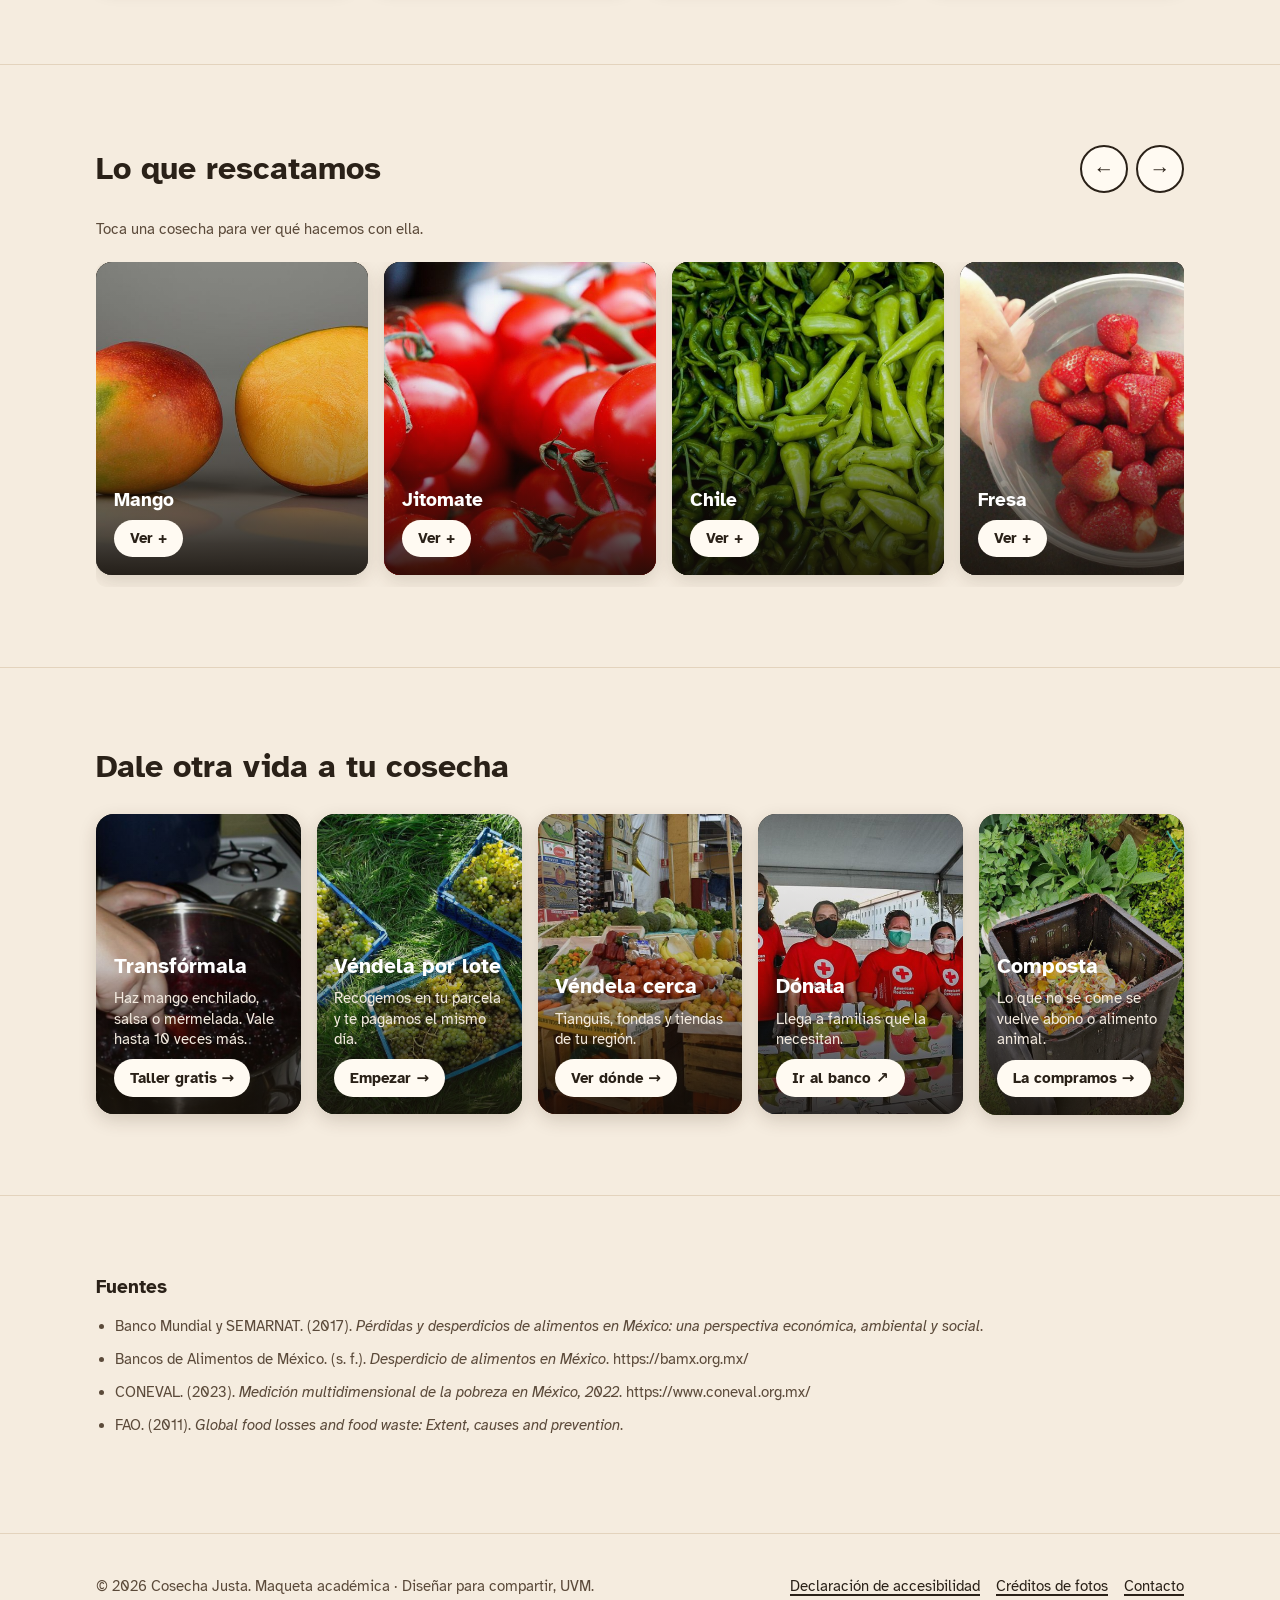
==== commit 178e8312: "Agrega páginas de producto, descripciones y tarjetas interactivas - Páginas de detalle para mango en" ====
--- a/index.html
+++ b/index.html
@@ -115,31 +115,62 @@
     <section class="seccion" aria-labelledby="titulo-motivos">
       <div class="contenedor">
         <h2 id="titulo-motivos">¿Por qué se tira?</h2>
-        <div class="foto-rejilla">
-          <article class="foto-tarjeta">
-            <img src="img/fea.jpg" alt="Fresa deforme" width="675" height="900" loading="lazy">
-            <div class="foto-texto">
-              <h3>No se ve bonita</h3>
-            </div>
-          </article>
-          <article class="foto-tarjeta">
-            <img src="img/madura.jpg" alt="Plátanos muy maduros con manchas negras" width="900" height="784" loading="lazy">
-            <div class="foto-texto">
-              <h3>Maduró rápido</h3>
-            </div>
-          </article>
-          <article class="foto-tarjeta">
-            <img src="img/camion-carga.jpg" alt="Camioneta sobrecargada con costales de cosecha" width="900" height="675" loading="lazy">
-            <div class="foto-texto">
-              <h3>Sin transporte</h3>
-            </div>
-          </article>
-          <article class="foto-tarjeta">
-            <img src="img/precio-bajo.jpg" alt="Papayas en un mercado con un letrero de 10 pesos el kilo" width="900" height="900" loading="lazy">
-            <div class="foto-texto">
-              <h3>Precio injusto</h3>
-            </div>
-          </article>
+        <p class="nota">Toca una foto para ver qué hacemos.</p>
+        <div>
+          <ul class="revela-rejilla">
+            <li><div class="revela">
+            <button type="button" class="revela-boton" aria-expanded="false" aria-controls="r-fea">
+              <img src="img/fea.jpg" alt="Fresa deforme" width="675" height="900" loading="lazy">
+              <span class="revela-pie">
+                <span class="revela-titulo">No se ve bonita</span>
+                <span class="pildora"><span class="abrir">¿Qué hacemos? +</span><span class="cerrar">Cerrar ×</span></span>
+              </span>
+            </button>
+            <div class="revela-panel" id="r-fea">
+              <p>No la juzgamos por su forma. La compramos por lote y la convertimos en productos donde la forma no importa.</p>
+              <a href="producto.html?camino=lote#empezar">Vender por lote <span aria-hidden="true">→</span></a>
+            </div>
+          </div></li>
+            <li><div class="revela">
+            <button type="button" class="revela-boton" aria-expanded="false" aria-controls="r-madura">
+              <img src="img/madura.jpg" alt="Plátanos muy maduros con manchas negras" width="900" height="784" loading="lazy">
+              <span class="revela-pie">
+                <span class="revela-titulo">Maduró rápido</span>
+                <span class="pildora"><span class="abrir">¿Qué hacemos? +</span><span class="cerrar">Cerrar ×</span></span>
+              </span>
+            </button>
+            <div class="revela-panel" id="r-madura">
+              <p>La fruta muy madura es la más dulce: ideal para mermelada. En el taller aprendes a transformarla.</p>
+              <a href="producto.html#taller">Ver el taller <span aria-hidden="true">→</span></a>
+            </div>
+          </div></li>
+            <li><div class="revela">
+            <button type="button" class="revela-boton" aria-expanded="false" aria-controls="r-transporte">
+              <img src="img/camion-carga.jpg" alt="Camioneta sobrecargada con costales de cosecha" width="900" height="675" loading="lazy">
+              <span class="revela-pie">
+                <span class="revela-titulo">Sin transporte</span>
+                <span class="pildora"><span class="abrir">¿Qué hacemos? +</span><span class="cerrar">Cerrar ×</span></span>
+              </span>
+            </button>
+            <div class="revela-panel" id="r-transporte">
+              <p>Recogemos en tu parcela en día y hora fijos. Tú no pagas el flete.</p>
+              <a href="producto.html#vender">Cómo funciona <span aria-hidden="true">→</span></a>
+            </div>
+          </div></li>
+            <li><div class="revela">
+            <button type="button" class="revela-boton" aria-expanded="false" aria-controls="r-precio">
+              <img src="img/precio-bajo.jpg" alt="Papayas en un mercado con un letrero de 10 pesos el kilo" width="900" height="900" loading="lazy">
+              <span class="revela-pie">
+                <span class="revela-titulo">Precio injusto</span>
+                <span class="pildora"><span class="abrir">¿Qué hacemos? +</span><span class="cerrar">Cerrar ×</span></span>
+              </span>
+            </button>
+            <div class="revela-panel" id="r-precio">
+              <p>Precio público, acordado en asamblea y más alto que el del intermediario. Te pagamos el mismo día.</p>
+              <a href="producto.html?camino=lote#empezar">Vender por lote <span aria-hidden="true">→</span></a>
+            </div>
+          </div></li>
+          </ul>
         </div>
       </div>
     </section>
@@ -153,55 +184,128 @@
             <button type="button" class="galeria-btn" data-galeria="1" aria-label="Ver más cosechas">→</button>
           </div>
         </div>
+        <p class="nota">Toca una cosecha para ver qué hacemos con ella.</p>
         <div class="galeria" tabindex="0" role="region" aria-label="Galería de cosechas que rescatamos">
           <ul class="galeria-pista">
             <li class="galeria-item">
-              <figure>
-                <img src="img/mango.jpg" alt="Dos mangos maduros, uno entero y otro partido" width="900" height="600" loading="lazy">
-                <figcaption>Mango</figcaption>
-              </figure>
-            </li>
-            <li class="galeria-item">
-              <figure>
-                <img src="img/jitomate.jpg" alt="Racimos de jitomates rojos" width="900" height="600" loading="lazy">
-                <figcaption>Jitomate</figcaption>
-              </figure>
-            </li>
-            <li class="galeria-item">
-              <figure>
-                <img src="img/chile.jpg" alt="Montón de chiles verdes" width="900" height="599" loading="lazy">
-                <figcaption>Chile</figcaption>
-              </figure>
-            </li>
-            <li class="galeria-item">
-              <figure>
-                <img src="img/fresa.jpg" alt="Tazón con fresas frescas" width="900" height="778" loading="lazy">
-                <figcaption>Fresa</figcaption>
-              </figure>
-            </li>
-            <li class="galeria-item">
-              <figure>
-                <img src="img/guayaba.jpg" alt="Guayabas maduras, dos partidas a la mitad" width="900" height="679" loading="lazy">
-                <figcaption>Guayaba</figcaption>
-              </figure>
-            </li>
-            <li class="galeria-item">
-              <figure>
-                <img src="img/platano.jpg" alt="Racimos de plátanos con manchas" width="900" height="598" loading="lazy">
-                <figcaption>Plátano</figcaption>
-              </figure>
-            </li>
-            <li class="galeria-item">
-              <figure>
-                <img src="img/aguacate.jpg" alt="Aguacate entero y otro partido" width="900" height="600" loading="lazy">
-                <figcaption>Aguacate</figcaption>
-              </figure>
-            </li>
-            <li class="galeria-item">
-              <figure>
-                <img src="img/limon.jpg" alt="Limón entero y otro partido" width="900" height="432" loading="lazy">
-                <figcaption>Limón</figcaption>
-              </figure>
+          <div class="revela">
+            <button type="button" class="revela-boton" aria-expanded="false" aria-controls="g-mango">
+              <img src="img/mango.jpg" alt="Dos mangos maduros, uno entero y otro partido" width="900" height="600" loading="lazy">
+              <span class="revela-pie">
+                <span class="revela-titulo">Mango</span>
+                <span class="pildora"><span class="abrir">Ver +</span><span class="cerrar">Cerrar ×</span></span>
+              </span>
+            </button>
+            <div class="revela-panel" id="g-mango">
+              <p>Lo convertimos en mango enchilado.</p>
+              <a href="mango-enchilado.html">Ver producto <span aria-hidden="true">→</span></a>
+            </div>
+          </div>
+            </li>
+            <li class="galeria-item">
+          <div class="revela">
+            <button type="button" class="revela-boton" aria-expanded="false" aria-controls="g-jitomate">
+              <img src="img/jitomate.jpg" alt="Racimos de jitomates rojos" width="900" height="600" loading="lazy">
+              <span class="revela-pie">
+                <span class="revela-titulo">Jitomate</span>
+                <span class="pildora"><span class="abrir">Ver +</span><span class="cerrar">Cerrar ×</span></span>
+              </span>
+            </button>
+            <div class="revela-panel" id="g-jitomate">
+              <p>Va a nuestra salsa de molcajete.</p>
+              <a href="salsa-molcajete.html">Ver producto <span aria-hidden="true">→</span></a>
+            </div>
+          </div>
+            </li>
+            <li class="galeria-item">
+          <div class="revela">
+            <button type="button" class="revela-boton" aria-expanded="false" aria-controls="g-chile">
+              <img src="img/chile.jpg" alt="Montón de chiles verdes" width="900" height="599" loading="lazy">
+              <span class="revela-pie">
+                <span class="revela-titulo">Chile</span>
+                <span class="pildora"><span class="abrir">Ver +</span><span class="cerrar">Cerrar ×</span></span>
+              </span>
+            </button>
+            <div class="revela-panel" id="g-chile">
+              <p>Le da el picor a la salsa de molcajete.</p>
+              <a href="salsa-molcajete.html">Ver producto <span aria-hidden="true">→</span></a>
+            </div>
+          </div>
+            </li>
+            <li class="galeria-item">
+          <div class="revela">
+            <button type="button" class="revela-boton" aria-expanded="false" aria-controls="g-fresa">
+              <img src="img/fresa.jpg" alt="Tazón con fresas frescas" width="900" height="778" loading="lazy">
+              <span class="revela-pie">
+                <span class="revela-titulo">Fresa</span>
+                <span class="pildora"><span class="abrir">Ver +</span><span class="cerrar">Cerrar ×</span></span>
+              </span>
+            </button>
+            <div class="revela-panel" id="g-fresa">
+              <p>La más madura se vuelve mermelada con piloncillo.</p>
+              <a href="mermelada-fresa.html">Ver producto <span aria-hidden="true">→</span></a>
+            </div>
+          </div>
+            </li>
+            <li class="galeria-item">
+          <div class="revela">
+            <button type="button" class="revela-boton" aria-expanded="false" aria-controls="g-guayaba">
+              <img src="img/guayaba.jpg" alt="Guayabas maduras, dos partidas a la mitad" width="900" height="679" loading="lazy">
+              <span class="revela-pie">
+                <span class="revela-titulo">Guayaba</span>
+                <span class="pildora"><span class="abrir">Ver +</span><span class="cerrar">Cerrar ×</span></span>
+              </span>
+            </button>
+            <div class="revela-panel" id="g-guayaba">
+              <p>Se vuelve mermelada. Aprende a hacerla en el taller.</p>
+              <a href="producto.html?camino=taller#empezar">Ver el taller <span aria-hidden="true">→</span></a>
+            </div>
+          </div>
+            </li>
+            <li class="galeria-item">
+          <div class="revela">
+            <button type="button" class="revela-boton" aria-expanded="false" aria-controls="g-platano">
+              <img src="img/platano.jpg" alt="Racimos de plátanos con manchas" width="900" height="598" loading="lazy">
+              <span class="revela-pie">
+                <span class="revela-titulo">Plátano</span>
+                <span class="pildora"><span class="abrir">Ver +</span><span class="cerrar">Cerrar ×</span></span>
+              </span>
+            </button>
+            <div class="revela-panel" id="g-platano">
+              <p>Lo compramos por lote, aunque tenga manchas.</p>
+              <a href="producto.html?camino=lote#empezar">Vender por lote <span aria-hidden="true">→</span></a>
+            </div>
+          </div>
+            </li>
+            <li class="galeria-item">
+          <div class="revela">
+            <button type="button" class="revela-boton" aria-expanded="false" aria-controls="g-aguacate">
+              <img src="img/aguacate.jpg" alt="Aguacate entero y otro partido" width="900" height="600" loading="lazy">
+              <span class="revela-pie">
+                <span class="revela-titulo">Aguacate</span>
+                <span class="pildora"><span class="abrir">Ver +</span><span class="cerrar">Cerrar ×</span></span>
+              </span>
+            </button>
+            <div class="revela-panel" id="g-aguacate">
+              <p>Lo compramos por lote para cocinas y fondas aliadas.</p>
+              <a href="producto.html?camino=lote#empezar">Vender por lote <span aria-hidden="true">→</span></a>
+            </div>
+          </div>
+            </li>
+            <li class="galeria-item">
+          <div class="revela">
+            <button type="button" class="revela-boton" aria-expanded="false" aria-controls="g-limon">
+              <img src="img/limon.jpg" alt="Limón entero y otro partido" width="900" height="432" loading="lazy">
+              <span class="revela-pie">
+                <span class="revela-titulo">Limón</span>
+                <span class="pildora"><span class="abrir">Ver +</span><span class="cerrar">Cerrar ×</span></span>
+              </span>
+            </button>
+            <div class="revela-panel" id="g-limon">
+              <p>Lo compramos por lote; también sazona la salsa y el mango.</p>
+              <a href="producto.html?camino=lote#empezar">Vender por lote <span aria-hidden="true">→</span></a>
+            </div>
+          </div>
             </li>
           </ul>
         </div>
@@ -217,6 +321,7 @@
               <img src="img/cocinar.jpg" alt="" width="900" height="675" loading="lazy">
               <span class="foto-boton-texto">
                 <span class="foto-boton-titulo">Transfórmala</span>
+                <span class="foto-boton-desc">Haz mango enchilado, salsa o mermelada. Vale hasta 10 veces más.</span>
                 <span class="pildora">Taller gratis <span aria-hidden="true">→</span></span>
               </span>
             </a>
@@ -226,6 +331,7 @@
               <img src="img/cajas.jpg" alt="" width="900" height="687" loading="lazy">
               <span class="foto-boton-texto">
                 <span class="foto-boton-titulo">Véndela por lote</span>
+                <span class="foto-boton-desc">Recogemos en tu parcela y te pagamos el mismo día.</span>
                 <span class="pildora">Empezar <span aria-hidden="true">→</span></span>
               </span>
             </a>
@@ -235,6 +341,7 @@
               <img src="img/mercado.jpg" alt="" width="900" height="805" loading="lazy">
               <span class="foto-boton-texto">
                 <span class="foto-boton-titulo">Véndela cerca</span>
+                <span class="foto-boton-desc">Tianguis, fondas y tiendas de tu región.</span>
                 <span class="pildora">Ver dónde <span aria-hidden="true">→</span></span>
               </span>
             </a>
@@ -244,6 +351,7 @@
               <img src="img/donar.jpg" alt="" width="900" height="600" loading="lazy">
               <span class="foto-boton-texto">
                 <span class="foto-boton-titulo">Dónala</span>
+                <span class="foto-boton-desc">Llega a familias que la necesitan.</span>
                 <span class="pildora">Ir al banco<span class="sr-only"> (sitio externo)</span> <span aria-hidden="true">↗</span></span>
               </span>
             </a>
@@ -253,6 +361,7 @@
               <img src="img/composta.jpg" alt="" width="676" height="900" loading="lazy">
               <span class="foto-boton-texto">
                 <span class="foto-boton-titulo">Composta</span>
+                <span class="foto-boton-desc">Lo que no se come se vuelve abono o alimento animal.</span>
                 <span class="pildora">La compramos <span aria-hidden="true">→</span></span>
               </span>
             </a>
--- a/css/estilos.css
+++ b/css/estilos.css
@@ -646,3 +646,123 @@
   .foto-boton:hover { transform: translateY(-4px); box-shadow: 0 12px 26px rgba(60, 40, 20, .25); }
   .foto-boton:hover img { transform: scale(1.06); }
 }
+
+/* ---------- Descripciones en botones y productos ---------- */
+.foto-boton-desc { font-size: .95rem; line-height: 1.35; color: #f3eadf; }
+.foto-boton-desc:empty { display: none; }
+.foto-boton { aspect-ratio: 3 / 4.4; }
+.producto-taller h3 a { color: var(--texto); text-decoration: none; }
+.producto-taller h3 a:hover { text-decoration: underline; }
+.producto-taller .desc { color: var(--texto-suave); margin: 0 0 .6rem; }
+.btn-chico { min-height: 44px; padding: .5rem 1rem; margin-top: .9rem; font-size: 1rem; }
+
+/* ---------- Página de producto (formato de tienda) ---------- */
+.articulo-seccion { padding-top: 2rem; }
+.migas ol { list-style: none; padding: 0; margin: 0 0 1.5rem; display: flex; flex-wrap: wrap; gap: .4rem; font-size: .95rem; color: var(--texto-suave); }
+.migas li + li::before { content: "/"; margin-right: .4rem; color: var(--borde); }
+.migas a { color: var(--texto-suave); }
+.articulo { display: grid; gap: 2.5rem; grid-template-columns: 1.1fr .9fr; align-items: start; }
+@media (max-width: 820px) { .articulo { grid-template-columns: 1fr; gap: 1.5rem; } }
+
+.articulo-foto { border-radius: 18px; overflow: hidden; background: var(--superficie); box-shadow: 0 6px 18px rgba(60, 40, 20, .15); }
+.foto-principal { width: 100%; aspect-ratio: 1 / 1; object-fit: cover; }
+.miniaturas { list-style: none; padding: 0; margin: .9rem 0 0; display: flex; gap: .6rem; }
+.miniatura {
+  width: 80px; height: 80px; padding: 0; border-radius: 10px; overflow: hidden; cursor: pointer;
+  border: 3px solid transparent; background: none;
+}
+.miniatura img { width: 100%; height: 100%; object-fit: cover; }
+.miniatura[aria-pressed="true"] { border-color: var(--acento); }
+.miniatura:hover { border-color: var(--texto-suave); }
+.articulo-desc { margin-top: 1.25rem; color: var(--texto-suave); }
+
+.articulo-compra h1 { font-size: clamp(2rem, 4vw, 2.8rem); margin-bottom: .2rem; }
+.articulo-sub { color: var(--texto-suave); margin: 0 0 1rem; }
+.articulo-precio { font-size: 2rem; font-weight: 700; margin: 0; }
+.articulo-precio span { font-size: 1rem; font-weight: 400; color: var(--texto-suave); }
+.rescate {
+  display: inline-block; margin: .75rem 0 1.5rem; padding: .3rem .9rem; border-radius: 999px;
+  background: color-mix(in srgb, var(--acento) 14%, var(--superficie)); color: var(--acento); font-weight: 700;
+}
+.compra label { display: block; font-weight: 700; margin-bottom: .4rem; }
+.cantidad-control { display: inline-flex; align-items: stretch; border: 2px solid var(--borde); border-radius: var(--radio); overflow: hidden; background: var(--superficie); }
+.cantidad-control input { width: 4rem; text-align: center; font: inherit; font-size: 1.2rem; border: 0; background: transparent; color: var(--texto); -moz-appearance: textfield; }
+.cantidad-control input::-webkit-inner-spin-button, .cantidad-control input::-webkit-outer-spin-button { -webkit-appearance: none; margin: 0; }
+.paso-cant { width: 48px; min-height: 48px; font-size: 1.4rem; cursor: pointer; border: 0; background: transparent; color: var(--texto); }
+.paso-cant:hover { background: var(--fondo); }
+.btn-ancho { display: flex; width: 100%; justify-content: center; margin-top: 1rem; }
+.aviso-compra { margin: .75rem 0 0; font-weight: 700; color: var(--acento); }
+.aviso-compra:empty { display: none; }
+
+.acordeon { margin-top: 1.75rem; border-top: 1px solid var(--borde); }
+.acordeon details { border-bottom: 1px solid var(--borde); }
+.acordeon summary {
+  display: flex; justify-content: space-between; align-items: center; min-height: 52px; cursor: pointer;
+  font-weight: 700; text-transform: uppercase; letter-spacing: .04em; font-size: .9rem; list-style: none;
+}
+.acordeon summary::-webkit-details-marker { display: none; }
+.acordeon summary::after { content: "+"; font-size: 1.4rem; font-weight: 400; }
+.acordeon details[open] summary::after { content: "−"; }
+.acordeon ul { margin: 0 0 1rem; padding-left: 1.2rem; color: var(--texto-suave); }
+.acordeon li { margin-bottom: .35rem; }
+
+.otros-productos { list-style: none; padding: 0; margin: 1.25rem 0 0; display: grid; gap: 1rem; grid-template-columns: repeat(auto-fit, minmax(14rem, 1fr)); }
+.otro { display: grid; grid-template-columns: 5.5rem 1fr; gap: 1rem; align-items: center; padding: .6rem; border-radius: 14px; background: var(--superficie); border: 1px solid var(--borde); color: var(--texto); text-decoration: none; }
+.otro img { width: 5.5rem; height: 5.5rem; object-fit: cover; border-radius: 10px; }
+.otro strong { display: block; }
+.otro:hover { border-color: var(--acento); }
+
+/* ---------- Tarjetas que revelan qué hacemos (¿Por qué se tira? y Lo que rescatamos) ---------- */
+.revela-rejilla {
+  list-style: none; padding: 0; margin: 1.25rem 0 0;
+  display: grid; gap: 1.25rem; grid-template-columns: repeat(auto-fit, minmax(14rem, 1fr));
+}
+.revela { position: relative; border-radius: 16px; overflow: hidden; background: #2a2118; box-shadow: 0 6px 18px rgba(60, 40, 20, .15); }
+.revela-boton {
+  position: relative; display: block; width: 100%; aspect-ratio: 4 / 5; padding: 0; margin: 0;
+  border: 0; background: #2a2118; color: #fff; font: inherit; text-align: left; cursor: pointer; overflow: hidden;
+}
+.revela-boton img { position: absolute; inset: 0; width: 100%; height: 100%; object-fit: cover; }
+.revela-boton::after {
+  content: ""; position: absolute; inset: 0;
+  background: linear-gradient(to top, rgba(20, 14, 8, .85) 0%, rgba(20, 14, 8, .1) 55%, rgba(20, 14, 8, 0) 100%);
+}
+.revela-pie { position: absolute; left: 0; right: 0; bottom: 0; z-index: 1; display: grid; gap: .55rem; padding: 1rem 1.1rem 1.1rem; }
+.revela-titulo { font-size: 1.3rem; font-weight: 700; line-height: 1.15; }
+.revela-pie .pildora { justify-self: start; }
+.revela .cerrar { display: none; }
+.revela.abierta .abrir { display: none; }
+.revela.abierta .cerrar { display: inline; }
+.revela-boton:hover .pildora { background: #2f6b3a; color: #fff; }
+.revela-boton:focus-visible { outline: 3px solid var(--foco); outline-offset: -3px; }
+
+/* Sin JavaScript: la explicación se ve debajo de la foto */
+.revela-panel { padding: 1rem 1.1rem 1.2rem; background: var(--superficie); color: var(--texto); }
+.revela-panel p { margin: 0 0 .6rem; }
+.revela-panel a { font-weight: 700; }
+html:not(.js) .revela-pie .pildora { display: none; }
+
+/* Con JavaScript: la explicación aparece sobre la foto al presionarla */
+.js .revela-panel {
+  position: absolute; top: 0; left: 0; right: 0; bottom: 5.4rem; z-index: 2;
+  display: flex; flex-direction: column; justify-content: center; gap: .8rem;
+  padding: 1.3rem 1.3rem; background: rgba(28, 20, 12, .93); color: #fff;
+  visibility: hidden; opacity: 0;
+}
+.js .revela-panel p { font-size: 1.1rem; line-height: 1.45; margin: 0; }
+.js .revela-panel a {
+  align-self: flex-start; padding: .55rem 1rem; border-radius: 999px;
+  background: #fffaf2; color: #2a2118; text-decoration: none;
+}
+.js .revela-panel a:hover { background: #2f6b3a; color: #fff; }
+.js .revela.abierta .revela-panel { visibility: visible; opacity: 1; }
+html[data-contraste="activo"] .js .revela-panel, html[data-contraste="activo"].js .revela-panel { background: #000; }
+
+.galeria-item .revela-boton { aspect-ratio: 4 / 4.6; }
+.galeria-item .revela-titulo { font-size: 1.2rem; }
+
+@media (prefers-reduced-motion: no-preference) {
+  .js .revela-panel { transition: opacity .25s ease, visibility .25s; }
+  .revela-boton img { transition: transform .5s ease; }
+  .revela-boton:hover img { transform: scale(1.05); }
+}
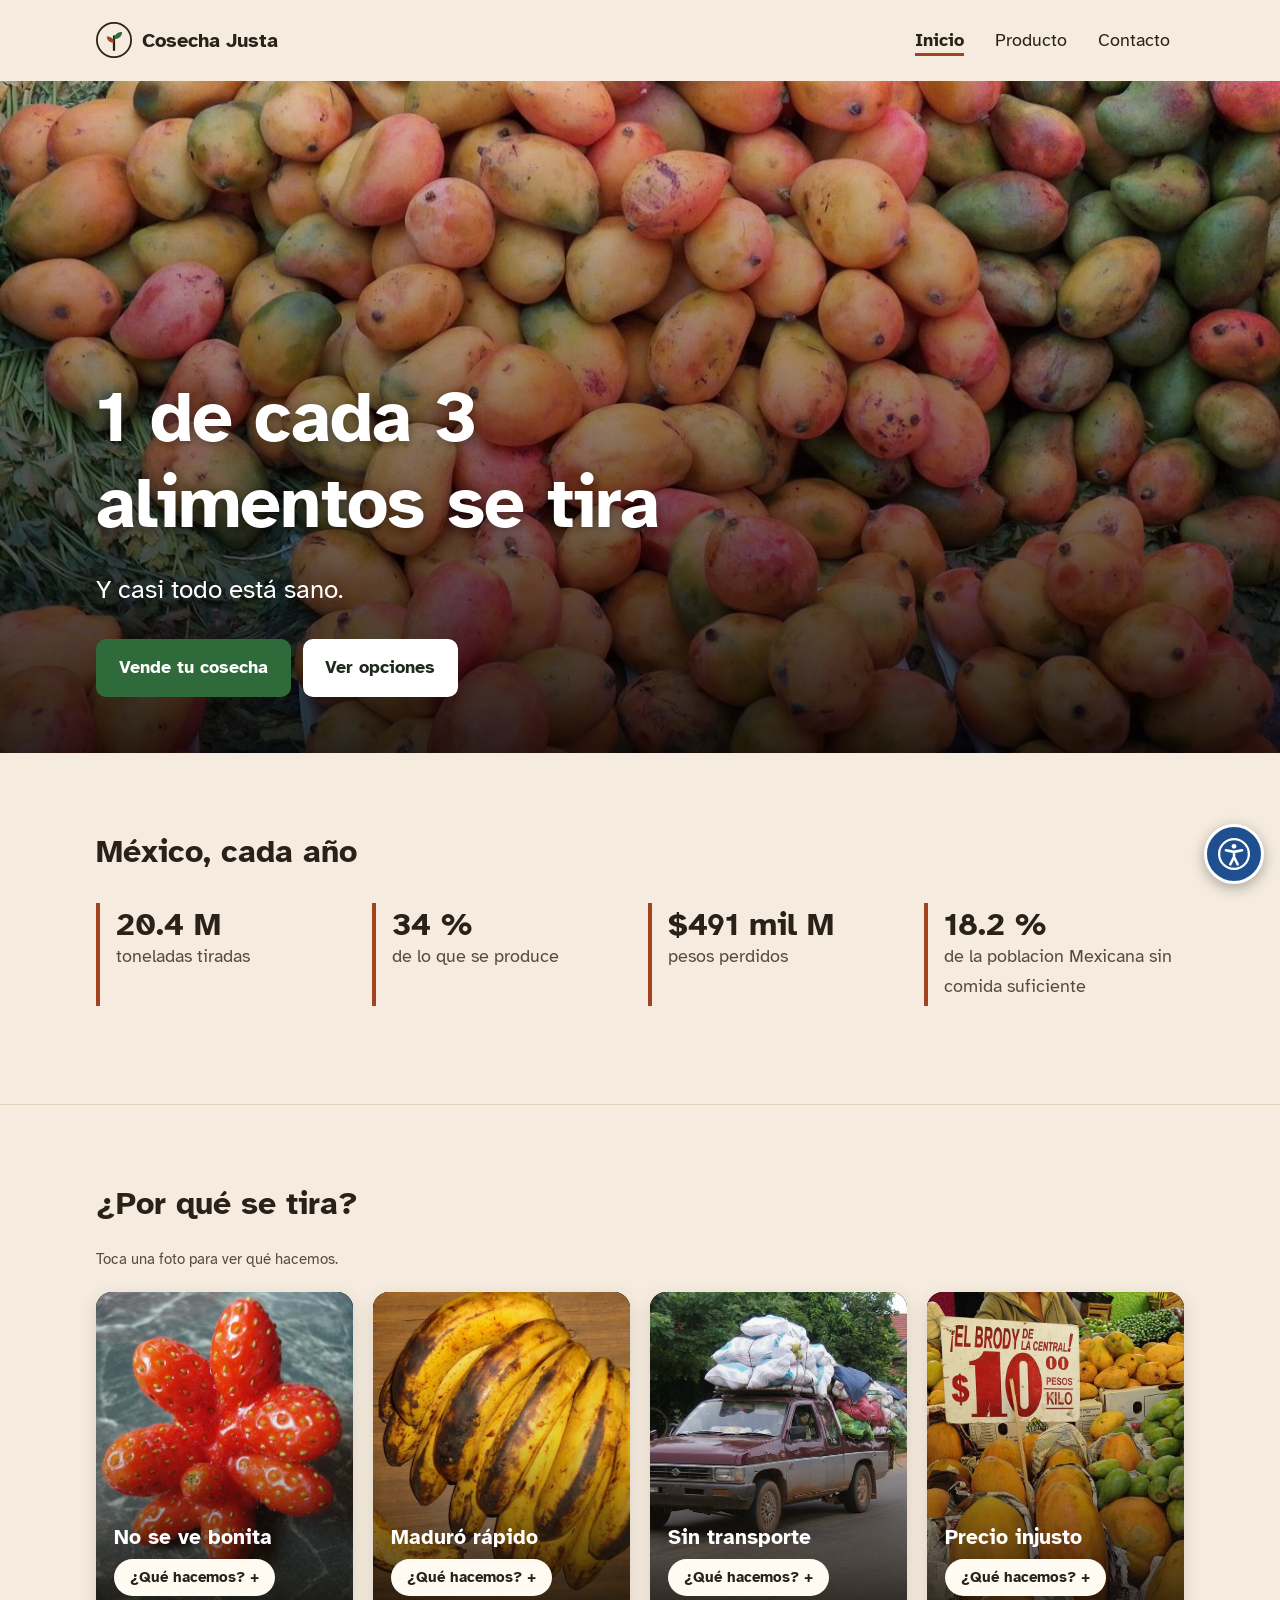
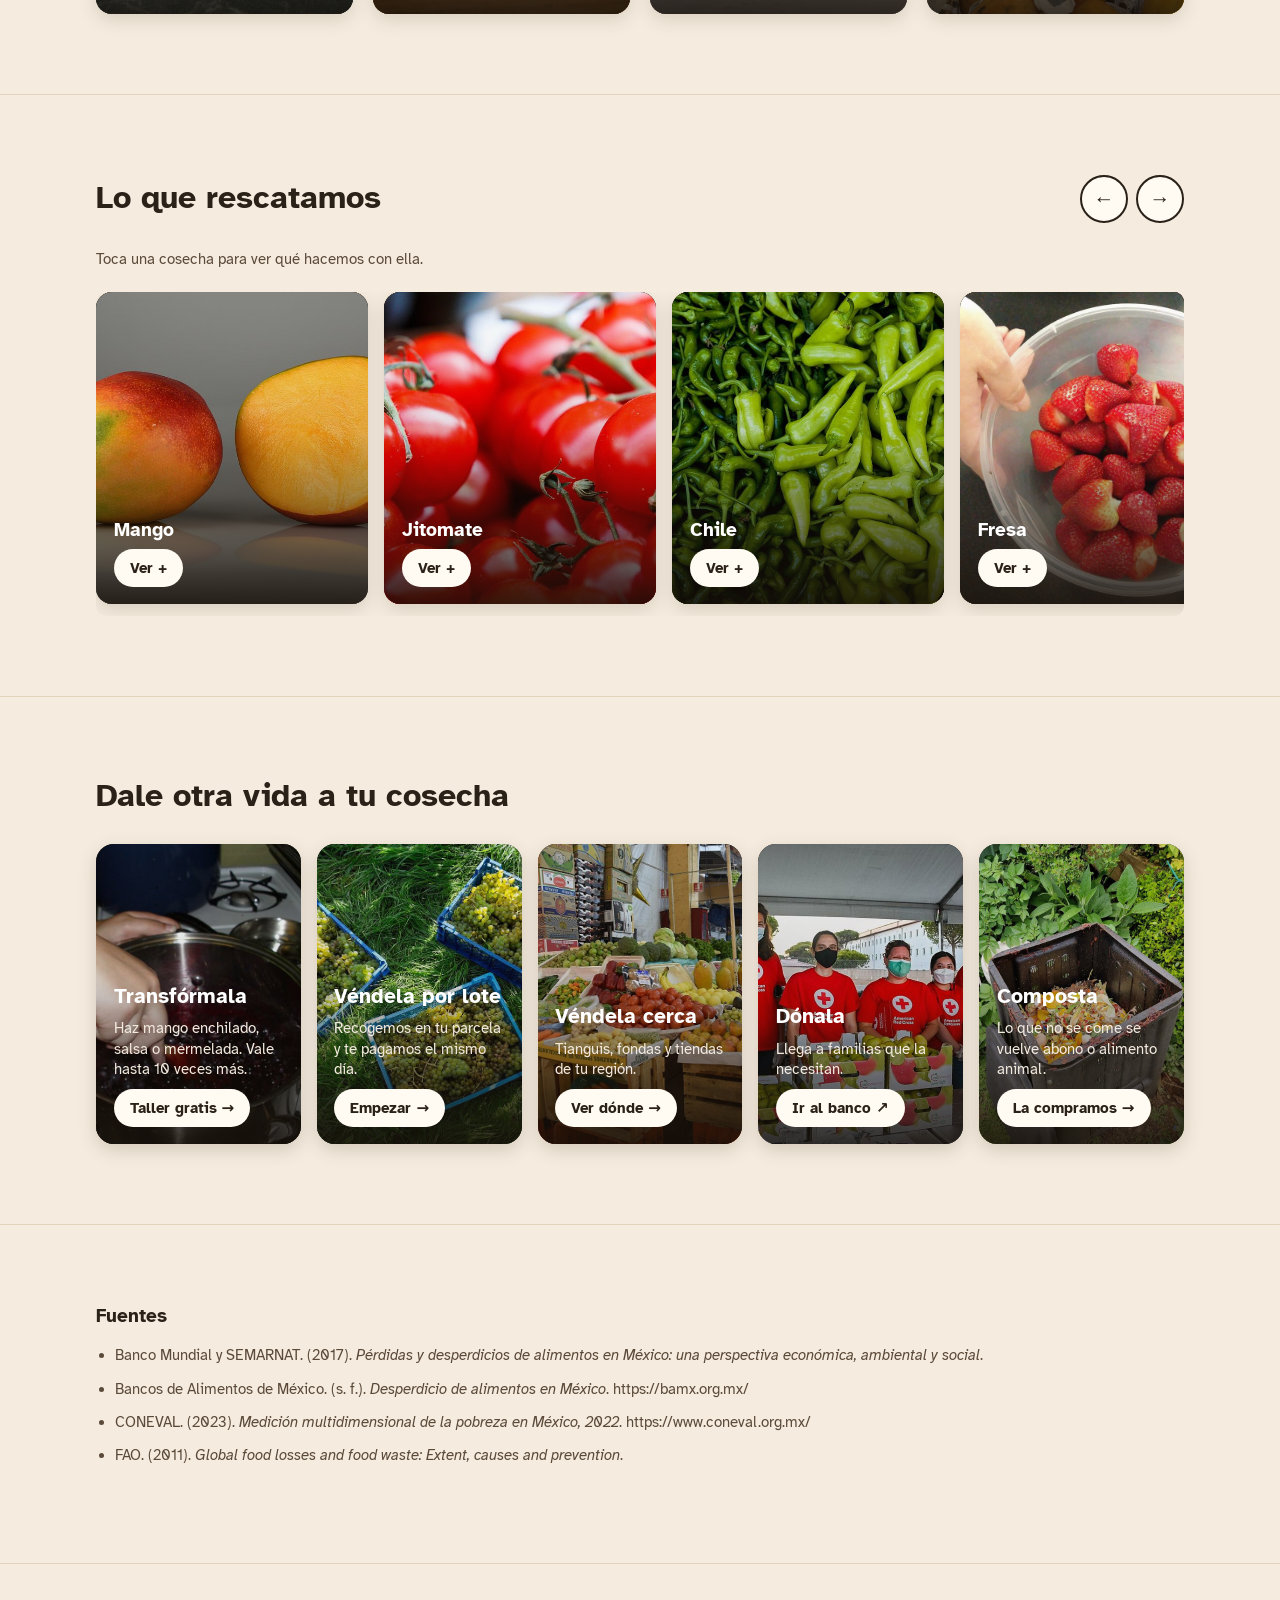
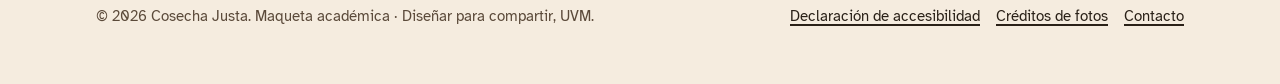
==== commit d49de801: "Actualiza index.html" ====
--- a/index.html
+++ b/index.html
@@ -107,7 +107,7 @@
           <p class="cifra"><strong>20.4 M</strong><span>toneladas tiradas</span></p>
           <p class="cifra"><strong>34 %</strong><span>de lo que se produce</span></p>
           <p class="cifra"><strong>$491 mil M</strong><span>pesos perdidos</span></p>
-          <p class="cifra"><strong>18.2 %</strong><span>sin comida suficiente</span></p>
+          <p class="cifra"><strong>18.2 %</strong><span>de la poblacion Mexicana sin comida suficiente</span></p>
         </div>
       </div>
     </section>
